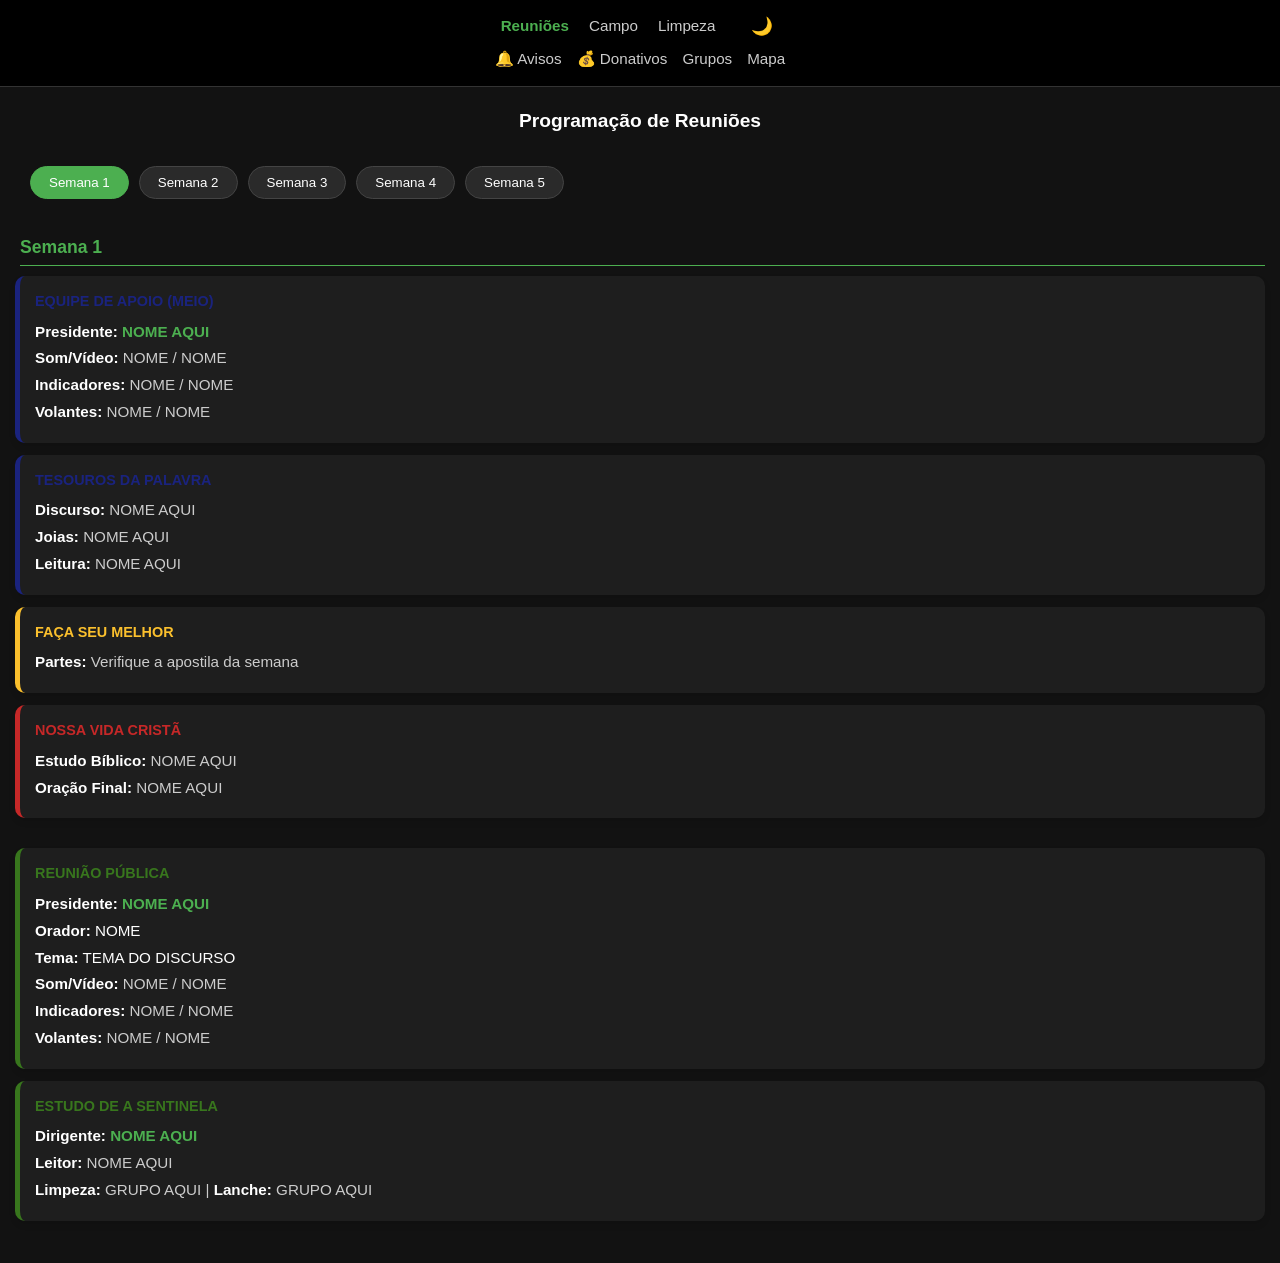
==== index.html @ bbac115f "Atualizando" ====
<!DOCTYPE html>
<html lang="pt-br">
<head>
    <meta charset="UTF-8">
    <meta name="viewport" content="width=device-width, initial-scale=1.0, maximum-scale=1.0, user-scalable=no">
    <title>Programação de Reuniões</title>
    <link rel="stylesheet" href="index.css">
    <script src="Reunioes/script.js" defer></script>
</head>
<body class="pagina-reunioes">

<header class="topbar">
    <div class="menu-principal">
        <a class="ativo" href="#">Reuniões</a>
        <a href="../Campo/campo.html">Campo</a>
        <a href="../Limpeza/limpeza.html">Limpeza</a>
        <button id="btn-dark" onclick="toggleDarkMode()" style="background:none; border:none; cursor:pointer; font-size:1.1rem; margin-left:10px;">🌙</button>
    </div>
    <div class="submenu">
        <a href="javascript:void(0)" onclick="abrirEventos()">🔔 Avisos</a>
        <a href="javascript:void(0)" onclick="abrirDonativos()">💰 Donativos</a>
        <a href="../Grupos/grupos.html">Grupos</a>
        <a href="..\Mapas/mapa.html">Mapa</a>
    </div>
</header>

<div class="reunioes-container">
    <h1 class="titulo-pagina" style="text-align: center; font-size: 1.2rem; margin: 20px 0;">Programação de Reuniões</h1>

    <div class="seletor-semana" style="display: flex; overflow-x: auto; gap: 10px; padding-bottom: 15px; margin-bottom: 20px;">
        <button class="btn-semana ativo" onclick="trocarSemana(1, this)">Semana 1</button>
        <button class="btn-semana" onclick="trocarSemana(2, this)">Semana 2</button>
        <button class="btn-semana" onclick="trocarSemana(3, this)">Semana 3</button>
        <button class="btn-semana" onclick="trocarSemana(4, this)">Semana 4</button>
        <button class="btn-semana" onclick="trocarSemana(5, this)">Semana 5</button>
    </div>

  <div class="semana-bloco ativa" id="semana1">
    <h2 class="data-destaque">Semana 1</h2>
  <div class="item-reuniao" style="border-left-color: #1a237e;">
        <div class="titulo" style="color: #1a237e;">EQUIPE DE APOIO (MEIO)</div>
        <div class="detalhes"><b>Presidente:</b> <span class="pessoa">NOME AQUI</span></div>
        <div class="detalhes"><b>Som/Vídeo:</b> NOME / NOME</div>
        <div class="detalhes"><b>Indicadores:</b> NOME / NOME</div>
        <div class="detalhes"><b>Volantes:</b> NOME / NOME</div>
    </div>

    <div class="item-reuniao" style="border-left-color: #1a237e;">
        <div class="titulo" style="color: #1a237e;">TESOUROS DA PALAVRA</div>
        <div class="detalhes"><b>Discurso:</b> NOME AQUI</div>
        <div class="detalhes"><b>Joias:</b> NOME AQUI</div>
        <div class="detalhes"><b>Leitura:</b> NOME AQUI</div>
    </div>

    <div class="item-reuniao" style="border-left-color: #fbc02d;">
        <div class="titulo" style="color: #fbc02d;">FAÇA SEU MELHOR</div>
        <div class="detalhes"><b>Partes:</b> Verifique a apostila da semana</div>
    </div>

    <div class="item-reuniao" style="border-left-color: #c62828;">
        <div class="titulo" style="color: #c62828;">NOSSA VIDA CRISTÃ</div>
        <div class="detalhes"><b>Estudo Bíblico:</b> NOME AQUI</div>
        <div class="detalhes"><b>Oração Final:</b> NOME AQUI</div>
    </div>

  <div class="item-reuniao" style="border-left-color: #38761d; margin-top: 30px;">
        <div class="titulo" style="color: #38761d;">REUNIÃO PÚBLICA</div>
        <div class="detalhes"><b>Presidente:</b> <span class="pessoa">NOME AQUI</span></div>
        <div class="detalhes"><b>Orador:</b> <span style="color: #fff;">NOME</span></div>
        <div class="detalhes"><b>Tema:</b> <span style="color: #fff;">TEMA DO DISCURSO</span></div>
        <div class="detalhes"><b>Som/Vídeo:</b> NOME / NOME</div>
        <div class="detalhes"><b>Indicadores:</b> NOME / NOME</div>
        <div class="detalhes"><b>Volantes:</b> NOME / NOME</div>
    </div>

    <div class="item-reuniao" style="border-left-color: #38761d;">
        <div class="titulo" style="color: #38761d;">ESTUDO DE A SENTINELA</div>
        <div class="detalhes"><b>Dirigente:</b> <span class="pessoa">NOME AQUI</span></div>
        <div class="detalhes"><b>Leitor:</b> NOME AQUI</div>
        <div class="detalhes"><b>Limpeza:</b> GRUPO AQUI | <b>Lanche:</b> GRUPO AQUI</div>
    </div>
</div>

<div class="semana-bloco" id="semana2" style="display:none;">
    <h2 class="data-destaque">Semana 2</h2>
    
    <div class="item-reuniao" style="border-left-color: #1a237e;">
        <div class="titulo" style="color: #1a237e;">EQUIPE DE APOIO (MEIO)</div>
        <div class="detalhes"><b>Presidente:</b> <span class="pessoa">NOME AQUI</span></div>
        <div class="detalhes"><b>Som/Vídeo:</b> NOME / NOME</div>
        <div class="detalhes"><b>Indicadores:</b> NOME / NOME</div>
        <div class="detalhes"><b>Volantes:</b> NOME / NOME</div>
    </div>

    <div class="item-reuniao" style="border-left-color: #1a237e;">
        <div class="titulo" style="color: #1a237e;">TESOUROS DA PALAVRA</div>
        <div class="detalhes"><b>Discurso:</b> NOME AQUI</div>
        <div class="detalhes"><b>Joias:</b> NOME AQUI</div>
        <div class="detalhes"><b>Leitura:</b> NOME AQUI</div>
    </div>

    <div class="item-reuniao" style="border-left-color: #fbc02d;">
        <div class="titulo" style="color: #fbc02d;">FAÇA SEU MELHOR</div>
        <div class="detalhes"><b>Partes:</b> Verifique a apostila da semana</div>
    </div>

    <div class="item-reuniao" style="border-left-color: #c62828;">
        <div class="titulo" style="color: #c62828;">NOSSA VIDA CRISTÃ</div>
        <div class="detalhes"><b>Estudo Bíblico:</b> NOME AQUI</div>
        <div class="detalhes"><b>Oração Final:</b> NOME AQUI</div>
    </div>

  <div class="item-reuniao" style="border-left-color: #38761d; margin-top: 30px;">
        <div class="titulo" style="color: #38761d;">REUNIÃO PÚBLICA</div>
        <div class="detalhes"><b>Presidente:</b> <span class="pessoa">NOME AQUI</span></div>
        <div class="detalhes"><b>Orador:</b> <span style="color: #fff;">NOME</span></div>
        <div class="detalhes"><b>Tema:</b> <span style="color: #fff;">TEMA DO DISCURSO</span></div>
        <div class="detalhes"><b>Som/Vídeo:</b> NOME / NOME</div>
        <div class="detalhes"><b>Indicadores:</b> NOME / NOME</div>
        <div class="detalhes"><b>Volantes:</b> NOME / NOME</div>
    </div>

    <div class="item-reuniao" style="border-left-color: #38761d;">
        <div class="titulo" style="color: #38761d;">ESTUDO DE A SENTINELA</div>
        <div class="detalhes"><b>Dirigente:</b> <span class="pessoa">NOME AQUI</span></div>
        <div class="detalhes"><b>Leitor:</b> NOME AQUI</div>
        <div class="detalhes"><b>Limpeza:</b> GRUPO AQUI | <b>Lanche:</b> GRUPO AQUI</div>
    </div>
</div>
    

    <div class="semana-bloco" id="semana3" style="display:none;">
    <h2 class="data-destaque">Semana 3</h2>
    
    <div class="item-reuniao" style="border-left-color: #1a237e;">
        <div class="titulo" style="color: #1a237e;">EQUIPE DE APOIO (MEIO)</div>
        <div class="detalhes"><b>Presidente:</b> <span class="pessoa">NOME AQUI</span></div>
        <div class="detalhes"><b>Som/Vídeo:</b> NOME / NOME</div>
        <div class="detalhes"><b>Indicadores:</b> NOME / NOME</div>
        <div class="detalhes"><b>Volantes:</b> NOME / NOME</div>
    </div>

    <div class="item-reuniao" style="border-left-color: #1a237e;">
        <div class="titulo" style="color: #1a237e;">TESOUROS DA PALAVRA</div>
        <div class="detalhes"><b>Discurso:</b> NOME AQUI</div>
        <div class="detalhes"><b>Joias:</b> NOME AQUI</div>
        <div class="detalhes"><b>Leitura:</b> NOME AQUI</div>
    </div>

    <div class="item-reuniao" style="border-left-color: #fbc02d;">
        <div class="titulo" style="color: #fbc02d;">FAÇA SEU MELHOR</div>
        <div class="detalhes"><b>Partes:</b> Verifique a apostila da semana</div>
    </div>

    <div class="item-reuniao" style="border-left-color: #c62828;">
        <div class="titulo" style="color: #c62828;">NOSSA VIDA CRISTÃ</div>
        <div class="detalhes"><b>Estudo Bíblico:</b> NOME AQUI</div>
        <div class="detalhes"><b>Oração Final:</b> NOME AQUI</div>
    </div>

      <div class="item-reuniao" style="border-left-color: #38761d; margin-top: 30px;">
        <div class="titulo" style="color: #38761d;">REUNIÃO PÚBLICA</div>
        <div class="detalhes"><b>Presidente:</b> <span class="pessoa">NOME AQUI</span></div>
        <div class="detalhes"><b>Orador:</b> <span style="color: #fff;">NOME</span></div>
        <div class="detalhes"><b>Tema:</b> <span style="color: #fff;">TEMA DO DISCURSO</span></div>
        <div class="detalhes"><b>Som/Vídeo:</b> NOME / NOME</div>
        <div class="detalhes"><b>Indicadores:</b> NOME / NOME</div>
        <div class="detalhes"><b>Volantes:</b> NOME / NOME</div>
    </div>

    <div class="item-reuniao" style="border-left-color: #38761d;">
        <div class="titulo" style="color: #38761d;">ESTUDO DE A SENTINELA</div>
        <div class="detalhes"><b>Dirigente:</b> <span class="pessoa">NOME AQUI</span></div>
        <div class="detalhes"><b>Leitor:</b> NOME AQUI</div>
        <div class="detalhes"><b>Limpeza:</b> GRUPO AQUI | <b>Lanche:</b> GRUPO AQUI</div>
    </div>
</div>

   <div class="semana-bloco" id="semana4" style="display:none;">
    <h2 class="data-destaque">Semana 4</h2>
    
    <div class="item-reuniao" style="border-left-color: #1a237e;">
        <div class="titulo" style="color: #1a237e;">EQUIPE DE APOIO (MEIO)</div>
        <div class="detalhes"><b>Presidente:</b> <span class="pessoa">NOME AQUI</span></div>
        <div class="detalhes"><b>Som/Vídeo:</b> NOME / NOME</div>
        <div class="detalhes"><b>Indicadores:</b> NOME / NOME</div>
        <div class="detalhes"><b>Volantes:</b> NOME / NOME</div>
    </div>

    <div class="item-reuniao" style="border-left-color: #1a237e;">
        <div class="titulo" style="color: #1a237e;">TESOUROS DA PALAVRA</div>
        <div class="detalhes"><b>Discurso:</b> NOME AQUI</div>
        <div class="detalhes"><b>Joias:</b> NOME AQUI</div>
        <div class="detalhes"><b>Leitura:</b> NOME AQUI</div>
    </div>

    <div class="item-reuniao" style="border-left-color: #fbc02d;">
        <div class="titulo" style="color: #fbc02d;">FAÇA SEU MELHOR</div>
        <div class="detalhes"><b>Partes:</b> Verifique a apostila da semana</div>
    </div>

    <div class="item-reuniao" style="border-left-color: #c62828;">
        <div class="titulo" style="color: #c62828;">NOSSA VIDA CRISTÃ</div>
        <div class="detalhes"><b>Estudo Bíblico:</b> NOME AQUI</div>
        <div class="detalhes"><b>Oração Final:</b> NOME AQUI</div>
    </div>

  <div class="item-reuniao" style="border-left-color: #38761d; margin-top: 30px;">
        <div class="titulo" style="color: #38761d;">REUNIÃO PÚBLICA</div>
        <div class="detalhes"><b>Presidente:</b> <span class="pessoa">NOME AQUI</span></div>
        <div class="detalhes"><b>Orador:</b> <span style="color: #fff;">NOME</span></div>
        <div class="detalhes"><b>Tema:</b> <span style="color: #fff;">TEMA DO DISCURSO</span></div>
        <div class="detalhes"><b>Som/Vídeo:</b> NOME / NOME</div>
        <div class="detalhes"><b>Indicadores:</b> NOME / NOME</div>
        <div class="detalhes"><b>Volantes:</b> NOME / NOME</div>
    </div>

    <div class="item-reuniao" style="border-left-color: #38761d;">
        <div class="titulo" style="color: #38761d;">ESTUDO DE A SENTINELA</div>
        <div class="detalhes"><b>Dirigente:</b> <span class="pessoa">NOME AQUI</span></div>
        <div class="detalhes"><b>Leitor:</b> NOME AQUI</div>
        <div class="detalhes"><b>Limpeza:</b> GRUPO AQUI | <b>Lanche:</b> GRUPO AQUI</div>
    </div>
</div>

   <div class="semana-bloco" id="semana5" style="display:none;">
    <h2 class="data-destaque">Semana 5</h2>
    
    <div class="item-reuniao" style="border-left-color: #1a237e;">
        <div class="titulo" style="color: #1a237e;">EQUIPE DE APOIO (MEIO)</div>
        <div class="detalhes"><b>Presidente:</b> <span class="pessoa">NOME AQUI</span></div>
        <div class="detalhes"><b>Som/Vídeo:</b> NOME / NOME</div>
        <div class="detalhes"><b>Indicadores:</b> NOME / NOME</div>
        <div class="detalhes"><b>Volantes:</b> NOME / NOME</div>
    </div>

    <div class="item-reuniao" style="border-left-color: #1a237e;">
        <div class="titulo" style="color: #1a237e;">TESOUROS DA PALAVRA</div>
        <div class="detalhes"><b>Discurso:</b> NOME AQUI</div>
        <div class="detalhes"><b>Joias:</b> NOME AQUI</div>
        <div class="detalhes"><b>Leitura:</b> NOME AQUI</div>
    </div>

    <div class="item-reuniao" style="border-left-color: #fbc02d;">
        <div class="titulo" style="color: #fbc02d;">FAÇA SEU MELHOR</div>
        <div class="detalhes"><b>Partes:</b> Verifique a apostila da semana</div>
    </div>

    <div class="item-reuniao" style="border-left-color: #c62828;">
        <div class="titulo" style="color: #c62828;">NOSSA VIDA CRISTÃ</div>
        <div class="detalhes"><b>Estudo Bíblico:</b> NOME AQUI</div>
        <div class="detalhes"><b>Oração Final:</b> NOME AQUI</div>
    </div>

    <div class="item-reuniao" style="border-left-color: #38761d; margin-top: 30px;">
        <div class="titulo" style="color: #38761d;">REUNIÃO PÚBLICA</div>
        <div class="detalhes"><b>Presidente:</b> <span class="pessoa">NOME AQUI</span></div>
        <div class="detalhes"><b>Orador:</b> <span style="color: #fff;">NOME</span></div>
        <div class="detalhes"><b>Tema:</b> <span style="color: #fff;">TEMA DO DISCURSO</span></div>
        <div class="detalhes"><b>Som/Vídeo:</b> NOME / NOME</div>
        <div class="detalhes"><b>Indicadores:</b> NOME / NOME</div>
        <div class="detalhes"><b>Volantes:</b> NOME / NOME</div>
    </div>

    <div class="item-reuniao" style="border-left-color: #38761d;">
        <div class="titulo" style="color: #38761d;">ESTUDO DE A SENTINELA</div>
        <div class="detalhes"><b>Dirigente:</b> <span class="pessoa">NOME AQUI</span></div>
        <div class="detalhes"><b>Leitor:</b> NOME AQUI</div>
        <div class="detalhes"><b>Limpeza:</b> GRUPO AQUI | <b>Lanche:</b> GRUPO AQUI</div>
    </div>
</div>

<div id="modal-info" class="modal" onclick="fecharModal()">
    <div class="modal-content" onclick="event.stopPropagation()">
        <h2 id="modal-titulo" style="color:var(--primary); margin-top:0; font-size: 1.2rem;"></h2>
        <div id="modal-corpo" style="margin: 20px 0;"></div>
        <button onclick="fecharModal()" class="btn-fechar">FECHAR</button>
    </div>
</div>

<script src="script.js"></script>
</body>
</html>
---- index.css ----
/* --- ESTILO GERAL E VARIÁVEIS --- */
:root {
    --bg: #121212;
    --card-bg: #1e1e1e;
    --text-principal: #ffffff;
    --text-secundario: #cccccc; /* Cinza claro para leitura no escuro */
    --primary: #4caf50; /* Verde mais vivo para contraste no Dark Mode */
    --accent-blue: #1a237e;
    --accent-yellow: #fbc02d;
    --accent-red: #c62828;
}

/* --- CORES PARA MODO CLARO --- */
body.light-mode {
    --bg: #ffffff;
    --card-bg: #f9f9f9;
    --text-principal: #1a1a1a;
    --text-secundario: #333333;
    --primary: #2d5a16;
}

body {
    background-color: var(--bg);
    color: var(--text-principal);
    margin: 0;
    font-family: -apple-system, BlinkMacSystemFont, "Segoe UI", Roboto, sans-serif;
    line-height: 1.5;
    transition: background-color 0.3s, color 0.3s;
}

/* --- TOPBAR --- */
.topbar {
    background: #000000;
    padding: 15px 10px;
    text-align: center;
    position: sticky;
    top: 0;
    z-index: 1000;
    border-bottom: 1px solid #333;
}

body.light-mode .topbar {
    background: #f0f0f0;
    border-bottom: 1px solid #ccc;
}

.menu-principal {
    display: flex;
    justify-content: center;
    align-items: center;
    gap: 20px;
    margin-bottom: 10px;
}

.topbar a {
    color: var(--text-secundario);
    text-decoration: none;
    font-size: 0.95rem;
}

.topbar a.ativo {
    color: #4caf50;
    font-weight: bold;
}

body.light-mode .topbar a.ativo {
    color: #000000;
}

.submenu {
    display: flex;
    justify-content: center;
    gap: 15px;
    font-size: 0.85rem;
}

/* --- SELETOR DE SEMANAS --- */
.seletor-semana {
    display: flex;
    overflow-x: auto;
    gap: 10px;
    padding: 10px 15px;
    scrollbar-width: none;
}

.seletor-semana::-webkit-scrollbar {
    display: none;
}

.btn-semana {
    padding: 8px 18px;
    border-radius: 20px;
    border: 1px solid #444;
    background: #2a2a2a;
    color: white;
    cursor: pointer;
    white-space: nowrap;
    transition: 0.2s;
}

.btn-semana.ativo {
    background-color: var(--primary);
    border-color: var(--primary);
    color: #fff;
}

/* --- CARTÕES DE REUNIÃO --- */
.reunioes-container {
    padding: 0 15px 30px 15px;
}

.data-destaque {
    font-size: 1.1rem;
    color: var(--primary);
    margin: 20px 0 10px 5px;
    border-bottom: 1px solid var(--primary);
    padding-bottom: 5px;
}

.item-reuniao {
    background: var(--card-bg);
    margin-bottom: 12px;
    padding: 15px;
    border-radius: 10px;
    border-left: 5px solid var(--primary);
    box-shadow: 0 4px 6px rgba(0,0,0,0.1);
}

body.light-mode .item-reuniao {
    border: 1px solid #e0e0e0;
    border-left: 5px solid var(--primary);
}

.item-reuniao .titulo {
    font-weight: bold;
    font-size: 0.9rem;
    margin-bottom: 8px;
    text-transform: uppercase;
}

.item-reuniao .detalhes {
    font-size: 0.95rem;
    margin-bottom: 4px;
    color: var(--text-secundario);
}

.item-reuniao b {
    color: var(--text-principal);
    font-weight: 600;
}

.pessoa {
    color: var(--primary);
    font-weight: bold;
}

/* --- ESTILO DO MODAL --- */
.modal {
    display: none; 
    position: fixed;
    z-index: 2000;
    left: 0;
    top: 0;
    width: 100%;
    height: 100%;
    background-color: rgba(0,0,0,0.85);
    backdrop-filter: blur(5px);
}

.modal-content {
    background-color: var(--card-bg);
    margin: 10% auto;
    padding: 20px;
    border-radius: 15px;
    width: 85%;
    max-width: 450px;
    position: relative;
    box-shadow: 0 10px 25px rgba(0,0,0,0.5);
    animation: zoomIn 0.3s ease;
    max-height: 85vh;
    overflow-y: auto;
    display: flex;
    flex-direction: column;
}

#modal-titulo {
    margin-top: 0 !important;
    padding-top: 0 !important;
    margin-bottom: 10px;
    color: var(--primary);
}

#modal-corpo {
    flex-grow: 1;
    overflow-y: auto;
    padding-top: 0 !important;
    margin-top: 0 !important;
    color: var(--text-principal);
}

.btn-fechar {
    width: 100%;
    margin-top: 15px;
    padding: 12px;
    background: var(--primary);
    color: #fff;
    border: none;
    border-radius: 8px;
    font-weight: bold;
    cursor: pointer;
    flex-shrink: 0;
}

@keyframes zoomIn {
    from { transform: scale(0.9); opacity: 0; }
    to { transform: scale(1); opacity: 1; }
}

/* --- RESPONSIVIDADE MOBILE --- */
@media (max-width: 600px) {
    .menu-principal {
        gap: 10px;
        flex-wrap: wrap;
    }

    .submenu {
        gap: 8px;
        font-size: 0.8rem;
    }

    .titulo-pagina {
        font-size: 1.1rem !important;
    }

    .reunioes-container {
        padding: 10px;
    }

    .item-reuniao {
        padding: 12px;
        border-left-width: 4px;
    }

    .modal-content {
        width: 90%;
        margin: 15% auto;
        padding: 15px;
    }

    .btn-fechar {
        padding: 15px;
        font-size: 1rem;
    }
}
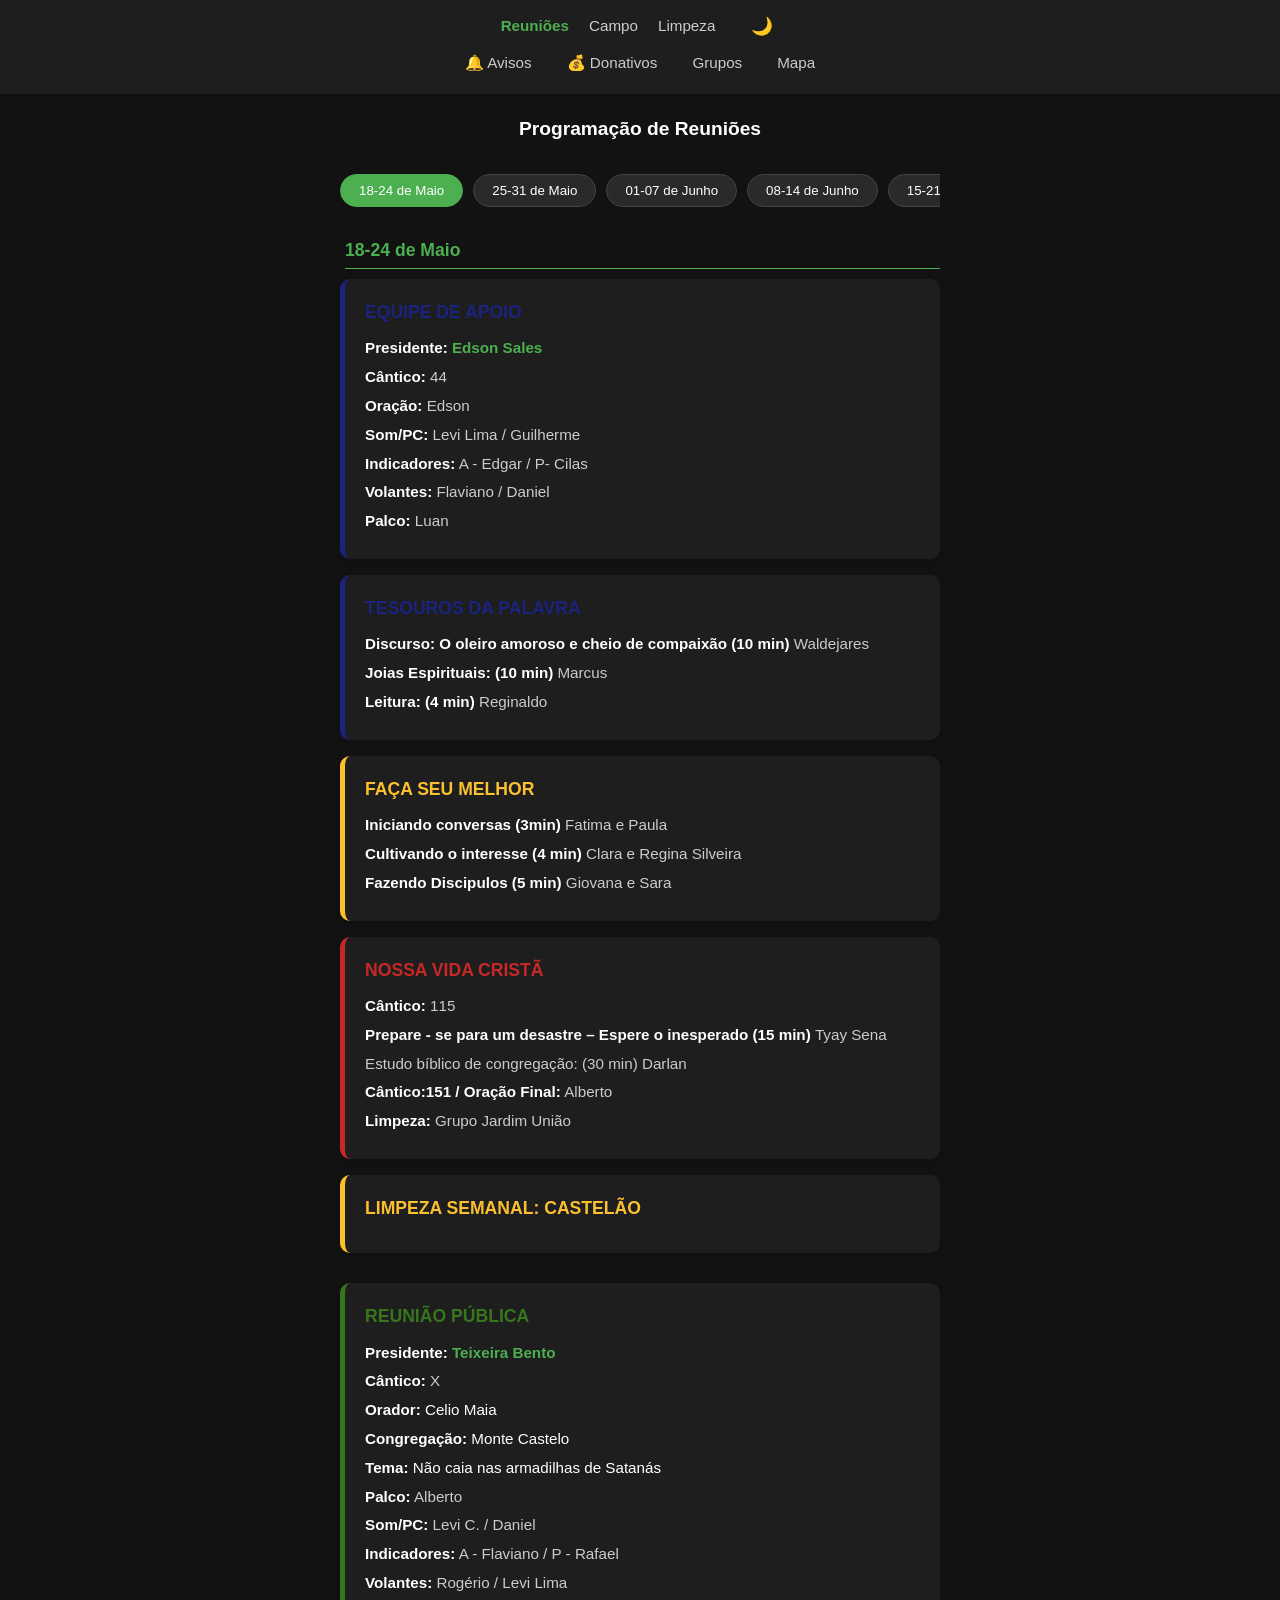
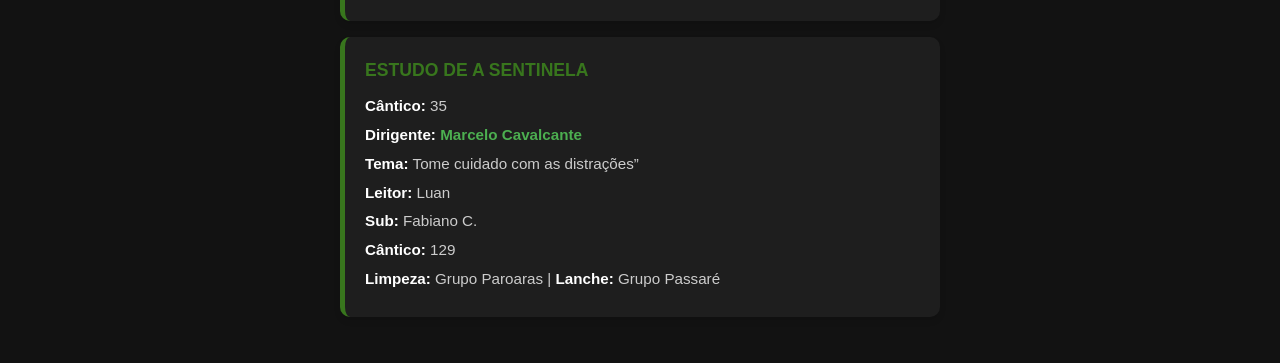
==== commit f38caf0e: "Atualizando as informações da Semana" ====
--- a/index.html
+++ b/index.html
@@ -27,248 +27,490 @@
 <div class="reunioes-container">
     <h1 class="titulo-pagina" style="text-align: center; font-size: 1.2rem; margin: 20px 0;">Programação de Reuniões</h1>
 
-    <div class="seletor-semana" style="display: flex; overflow-x: auto; gap: 10px; padding-bottom: 15px; margin-bottom: 20px;">
-        <button class="btn-semana ativo" onclick="trocarSemana(1, this)">Semana 1</button>
-        <button class="btn-semana" onclick="trocarSemana(2, this)">Semana 2</button>
-        <button class="btn-semana" onclick="trocarSemana(3, this)">Semana 3</button>
-        <button class="btn-semana" onclick="trocarSemana(4, this)">Semana 4</button>
-        <button class="btn-semana" onclick="trocarSemana(5, this)">Semana 5</button>
-    </div>
+    <div class="botoes-semana-wrapper">
+    <button class="btn-semana ativo" onclick="trocarSemana(1, this)">18-24 de Maio</button>
+    <button class="btn-semana" onclick="trocarSemana(2, this)">25-31 de Maio</button>
+    <button class="btn-semana" onclick="trocarSemana(3, this)">01-07 de Junho</button>
+    <button class="btn-semana" onclick="trocarSemana(4, this)">08-14 de Junho</button>
+    <button class="btn-semana" onclick="trocarSemana(5, this)">15-21 de Junho</button>
+    <button class="btn-semana" onclick="trocarSemana(6, this)">22-28 de Junho</button>
+    <button class="btn-semana" onclick="trocarSemana(7, this)">29 de maio a 05 de Julho</button>
+</div>
 
   <div class="semana-bloco ativa" id="semana1">
-    <h2 class="data-destaque">Semana 1</h2>
+    <h2 class="data-destaque"> 18-24 de Maio</h2>
   <div class="item-reuniao" style="border-left-color: #1a237e;">
-        <div class="titulo" style="color: #1a237e;">EQUIPE DE APOIO (MEIO)</div>
-        <div class="detalhes"><b>Presidente:</b> <span class="pessoa">NOME AQUI</span></div>
-        <div class="detalhes"><b>Som/Vídeo:</b> NOME / NOME</div>
-        <div class="detalhes"><b>Indicadores:</b> NOME / NOME</div>
-        <div class="detalhes"><b>Volantes:</b> NOME / NOME</div>
+        <div class="titulo" style="color: #1a237e;">EQUIPE DE APOIO </div>
+        <div class="detalhes"><b>Presidente:</b> <span class="pessoa">Edson Sales</span></div>
+        <div class="detalhes"><b>Cântico: </b> 44</div>
+        <div class="detalhes"><b>Oração: </b> Edson</div>
+        <div class="detalhes"><b>Som/PC:</b> Levi Lima / Guilherme</div>
+        <div class="detalhes"><b>Indicadores:</b> A - Edgar  / P- Cilas</div>
+        <div class="detalhes"><b>Volantes:</b> Flaviano / Daniel</div>
+        <div class="detalhes"><b>Palco:</b> Luan</div>
     </div>
 
     <div class="item-reuniao" style="border-left-color: #1a237e;">
         <div class="titulo" style="color: #1a237e;">TESOUROS DA PALAVRA</div>
-        <div class="detalhes"><b>Discurso:</b> NOME AQUI</div>
-        <div class="detalhes"><b>Joias:</b> NOME AQUI</div>
-        <div class="detalhes"><b>Leitura:</b> NOME AQUI</div>
-    </div>
-
-    <div class="item-reuniao" style="border-left-color: #fbc02d;">
-        <div class="titulo" style="color: #fbc02d;">FAÇA SEU MELHOR</div>
-        <div class="detalhes"><b>Partes:</b> Verifique a apostila da semana</div>
+        <div class="detalhes"><b>Discurso: O oleiro amoroso e cheio de compaixão     
+(10 min) </b> Waldejares</div>
+        <div class="detalhes"><b>Joias Espirituais: (10 min) </b> Marcus</div>
+        <div class="detalhes"><b>Leitura: (4 min)</b> Reginaldo</div>
+    </div>
+
+    <div class="item-reuniao" style="border-left-color: #fbc02d;">
+        <div class="titulo" style="color: #fbc02d;">FAÇA SEU MELHOR</div>
+        <div class="detalhes"><b>Iniciando conversas (3min) </b> Fatima e Paula</div>
+        <div class="detalhes"><b>Cultivando o interesse (4 min) </b> Clara e Regina 
+Silveira</div>
+        <div class="detalhes"><b>Fazendo Discipulos  (5 min) </b> Giovana e Sara</div>
     </div>
 
     <div class="item-reuniao" style="border-left-color: #c62828;">
         <div class="titulo" style="color: #c62828;">NOSSA VIDA CRISTÃ</div>
-        <div class="detalhes"><b>Estudo Bíblico:</b> NOME AQUI</div>
-        <div class="detalhes"><b>Oração Final:</b> NOME AQUI</div>
-    </div>
-
+        <div class="detalhes"><b>Cântico: </b> 115</div>
+        <div class="detalhes"><b>Prepare - se para um desastre – Espere o 
+inesperado  (15 min) </b> Tyay Sena</div>
+        <div class="detalhes"><b></b>Estudo bíblico de congregação: (30 min) </b> Darlan</div>
+        <div class="detalhes"><b>Cântico:151 / Oração Final:</b> Alberto</div>
+        <div class="detalhes"><b>Limpeza:</b> Grupo Jardim União</div>
+    </div>
+    <div class="item-reuniao" style="border-left-color: #fbc02d;">
+        <div class="titulo" style="color: #fbc02d;">Limpeza Semanal: Castelão</div>
+    </div>
   <div class="item-reuniao" style="border-left-color: #38761d; margin-top: 30px;">
         <div class="titulo" style="color: #38761d;">REUNIÃO PÚBLICA</div>
-        <div class="detalhes"><b>Presidente:</b> <span class="pessoa">NOME AQUI</span></div>
-        <div class="detalhes"><b>Orador:</b> <span style="color: #fff;">NOME</span></div>
-        <div class="detalhes"><b>Tema:</b> <span style="color: #fff;">TEMA DO DISCURSO</span></div>
-        <div class="detalhes"><b>Som/Vídeo:</b> NOME / NOME</div>
-        <div class="detalhes"><b>Indicadores:</b> NOME / NOME</div>
-        <div class="detalhes"><b>Volantes:</b> NOME / NOME</div>
+        <div class="detalhes"><b>Presidente:</b> <span class="pessoa"> Teixeira 
+Bento</span></div>
+        <div class="detalhes"><b>Cântico: </b> X</div>
+        <div class="detalhes"><b>Orador:</b> <span style="color: #fff;">Celio Maia</span></div>
+        <div class="detalhes"><b>Congregação:</b> <span style="color: #fff;">Monte Castelo</span></div>
+        <div class="detalhes"><b>Tema:</b> <span style="color: #fff;"> Não caia nas armadilhas de Satanás </span></div>
+        <div class="detalhes"><b>Palco:</b> Alberto</div>
+        <div class="detalhes"><b>Som/PC:</b> Levi C. / Daniel</div>
+        <div class="detalhes"><b>Indicadores:</b> A - Flaviano / P - Rafael</div>
+        <div class="detalhes"><b>Volantes:</b> Rogério / Levi Lima</div>
     </div>
 
     <div class="item-reuniao" style="border-left-color: #38761d;">
         <div class="titulo" style="color: #38761d;">ESTUDO DE A SENTINELA</div>
-        <div class="detalhes"><b>Dirigente:</b> <span class="pessoa">NOME AQUI</span></div>
-        <div class="detalhes"><b>Leitor:</b> NOME AQUI</div>
-        <div class="detalhes"><b>Limpeza:</b> GRUPO AQUI | <b>Lanche:</b> GRUPO AQUI</div>
+        <div class="detalhes"><b>Cântico: </b> 35</div>
+        <div class="detalhes"><b>Dirigente:</b> <span class="pessoa"> Marcelo Cavalcante</span></div>
+        <div class="detalhes"><b>Tema:</b> Tome cuidado com as distrações”</div>
+        <div class="detalhes"><b>Leitor:</b> Luan</div>
+        <div class="detalhes"><b>Sub:</b> Fabiano C.</div>
+        <div class="detalhes"><b>Cântico: </b> 129</div>
+        <div class="detalhes"><b>Limpeza:</b> Grupo Paroaras | <b>Lanche:</b> Grupo Passaré</div>
     </div>
 </div>
 
 <div class="semana-bloco" id="semana2" style="display:none;">
-    <h2 class="data-destaque">Semana 2</h2>
-    
-    <div class="item-reuniao" style="border-left-color: #1a237e;">
-        <div class="titulo" style="color: #1a237e;">EQUIPE DE APOIO (MEIO)</div>
-        <div class="detalhes"><b>Presidente:</b> <span class="pessoa">NOME AQUI</span></div>
-        <div class="detalhes"><b>Som/Vídeo:</b> NOME / NOME</div>
-        <div class="detalhes"><b>Indicadores:</b> NOME / NOME</div>
-        <div class="detalhes"><b>Volantes:</b> NOME / NOME</div>
+    <h2 class="data-destaque">28-31 de Maio</h2>
+    
+    <div class="item-reuniao" style="border-left-color: #1a237e;">
+        <div class="titulo" style="color: #1a237e;">EQUIPE DE APOIO </div>
+        <div class="detalhes"><b>Presidente:</b> <span class="pessoa"> Khallew</span></div>
+        <div class="detalhes"><b>Cântico: </b> 24</div>
+        <div class="detalhes"><b>Oração: </b> Khallew</div>
+        <div class="detalhes"><b>Som/PC:</b> Flaviano / Marcus</div>
+        <div class="detalhes"><b>Indicadores:</b> A - Alberto  / P- Fabiano C.</div>
+        <div class="detalhes"><b>Volantes:</b> Cilas / Luan</div>
+        <div class="detalhes"><b>Palco:</b> Daniel</div>
     </div>
 
     <div class="item-reuniao" style="border-left-color: #1a237e;">
         <div class="titulo" style="color: #1a237e;">TESOUROS DA PALAVRA</div>
-        <div class="detalhes"><b>Discurso:</b> NOME AQUI</div>
-        <div class="detalhes"><b>Joias:</b> NOME AQUI</div>
-        <div class="detalhes"><b>Leitura:</b> NOME AQUI</div>
-    </div>
-
-    <div class="item-reuniao" style="border-left-color: #fbc02d;">
-        <div class="titulo" style="color: #fbc02d;">FAÇA SEU MELHOR</div>
-        <div class="detalhes"><b>Partes:</b> Verifique a apostila da semana</div>
+        <div class="detalhes"><b>Discurso: Nós amamos nosso paraíso espiritual     
+(10 min) </b> Edson Sales</div>
+        <div class="detalhes"><b>Joias espirituais: (10 min) </b>  Edgar Mariano</div>
+        <div class="detalhes"><b>Leitura da Bíblia: (4 min)</b> Rafael</div>
+    </div>
+
+    <div class="item-reuniao" style="border-left-color: #fbc02d;">
+        <div class="titulo" style="color: #fbc02d;">FAÇA SEU MELHOR</div>
+        <div class="detalhes"><b>Iniciando conversas (3 min)</b> Elaina e Emily </div>
+        <div class="detalhes"><b>Iniciando conversas (2 min)</b> Luan e Daniel</div>
+        <div class="detalhes"><b>Iniciando conversas  (3 min)</b> Hermina e Juci</div>
+        <div class="detalhes"><b>Explicando suas crenças 
+(3min)</b> Wanessa e Maria José</div>
+        
     </div>
 
     <div class="item-reuniao" style="border-left-color: #c62828;">
-        <div class="titulo" style="color: #c62828;">NOSSA VIDA CRISTÃ</div>
-        <div class="detalhes"><b>Estudo Bíblico:</b> NOME AQUI</div>
-        <div class="detalhes"><b>Oração Final:</b> NOME AQUI</div>
-    </div>
-
+         <div class="titulo" style="color: #c62828;">NOSSA VIDA CRISTÃ</div>
+        <div class="detalhes"><b>Cântico: </b> 80</div>
+        <div class="detalhes"><b>Necessidades Locais (15 min) </b> Waldejares</div>
+        <div class="detalhes"><b>Primeiro discurso da visita 
+(30 min)</b></b> Superintendente 
+de circuito</div>
+        <div class="detalhes"><b>Cântico: 55 / Oração Final:</b> Waldejares</div>
+        <div class="detalhes"><b>Limpeza:</b> Grupo  Passaré</div>
+    </div>
+      <div class="item-reuniao" style="border-left-color: #fbc02d;">
+        <div class="titulo" style="color: #fbc02d;">Limpeza Semanal: Castelão</div>
+    </div>
   <div class="item-reuniao" style="border-left-color: #38761d; margin-top: 30px;">
-        <div class="titulo" style="color: #38761d;">REUNIÃO PÚBLICA</div>
-        <div class="detalhes"><b>Presidente:</b> <span class="pessoa">NOME AQUI</span></div>
-        <div class="detalhes"><b>Orador:</b> <span style="color: #fff;">NOME</span></div>
-        <div class="detalhes"><b>Tema:</b> <span style="color: #fff;">TEMA DO DISCURSO</span></div>
-        <div class="detalhes"><b>Som/Vídeo:</b> NOME / NOME</div>
-        <div class="detalhes"><b>Indicadores:</b> NOME / NOME</div>
-        <div class="detalhes"><b>Volantes:</b> NOME / NOME</div>
+             <div class="titulo" style="color: #38761d;">REUNIÃO PÚBLICA</div>
+        <div class="detalhes"><b>Presidente:</b> <span class="pessoa">  Allan 
+Medeiros</span></div>
+        <div class="detalhes"><b>Cântico: </b> X</div>
+        <div class="detalhes"><b>Orador:</b> <span style="color: #fff;"> Daniel Rodrigues de Souza</span></div>
+        <div class="detalhes"><b>Congregação:</b> <span style="color: #fff;"> Superintendente de Circuito</span></div>
+        <div class="detalhes"><b>Tema:</b> <span style="color: #fff;"> Você colherá vida eterna?</span></div>
+        <div class="detalhes"><b>Som/PC:</b> Edgar / Luan</div>
+        <div class="detalhes"><b>Indicadores:</b> A - Jou Wesley / P - Aljan</div>
+        <div class="detalhes"><b>Volantes:</b> Marcus / Guilherme</div>
+        <div class="detalhes"><b>Palco:</b> Cilas</div>
     </div>
 
     <div class="item-reuniao" style="border-left-color: #38761d;">
-        <div class="titulo" style="color: #38761d;">ESTUDO DE A SENTINELA</div>
-        <div class="detalhes"><b>Dirigente:</b> <span class="pessoa">NOME AQUI</span></div>
-        <div class="detalhes"><b>Leitor:</b> NOME AQUI</div>
-        <div class="detalhes"><b>Limpeza:</b> GRUPO AQUI | <b>Lanche:</b> GRUPO AQUI</div>
-    </div>
+       <div class="titulo" style="color: #38761d;">ESTUDO DE A SENTINELA</div>
+        <div class="detalhes"><b>Cântico: </b> 135</div>
+        <div class="detalhes"><b>Dirigente:</b> <span class="pessoa"> Marcelo Cavalcante</span></div>
+        <div class="detalhes"><b>Tema:</b> Mostre perspicácia e você “será bem – sucedido” 
 </div>
-    
-
-    <div class="semana-bloco" id="semana3" style="display:none;">
-    <h2 class="data-destaque">Semana 3</h2>
-    
-    <div class="item-reuniao" style="border-left-color: #1a237e;">
-        <div class="titulo" style="color: #1a237e;">EQUIPE DE APOIO (MEIO)</div>
-        <div class="detalhes"><b>Presidente:</b> <span class="pessoa">NOME AQUI</span></div>
-        <div class="detalhes"><b>Som/Vídeo:</b> NOME / NOME</div>
-        <div class="detalhes"><b>Indicadores:</b> NOME / NOME</div>
-        <div class="detalhes"><b>Volantes:</b> NOME / NOME</div>
-    </div>
-
-    <div class="item-reuniao" style="border-left-color: #1a237e;">
-        <div class="titulo" style="color: #1a237e;">TESOUROS DA PALAVRA</div>
-        <div class="detalhes"><b>Discurso:</b> NOME AQUI</div>
-        <div class="detalhes"><b>Joias:</b> NOME AQUI</div>
-        <div class="detalhes"><b>Leitura:</b> NOME AQUI</div>
-    </div>
-
-    <div class="item-reuniao" style="border-left-color: #fbc02d;">
-        <div class="titulo" style="color: #fbc02d;">FAÇA SEU MELHOR</div>
-        <div class="detalhes"><b>Partes:</b> Verifique a apostila da semana</div>
-    </div>
-
-    <div class="item-reuniao" style="border-left-color: #c62828;">
-        <div class="titulo" style="color: #c62828;">NOSSA VIDA CRISTÃ</div>
-        <div class="detalhes"><b>Estudo Bíblico:</b> NOME AQUI</div>
-        <div class="detalhes"><b>Oração Final:</b> NOME AQUI</div>
-    </div>
-
-      <div class="item-reuniao" style="border-left-color: #38761d; margin-top: 30px;">
-        <div class="titulo" style="color: #38761d;">REUNIÃO PÚBLICA</div>
-        <div class="detalhes"><b>Presidente:</b> <span class="pessoa">NOME AQUI</span></div>
-        <div class="detalhes"><b>Orador:</b> <span style="color: #fff;">NOME</span></div>
-        <div class="detalhes"><b>Tema:</b> <span style="color: #fff;">TEMA DO DISCURSO</span></div>
-        <div class="detalhes"><b>Som/Vídeo:</b> NOME / NOME</div>
-        <div class="detalhes"><b>Indicadores:</b> NOME / NOME</div>
-        <div class="detalhes"><b>Volantes:</b> NOME / NOME</div>
-    </div>
-
-    <div class="item-reuniao" style="border-left-color: #38761d;">
-        <div class="titulo" style="color: #38761d;">ESTUDO DE A SENTINELA</div>
-        <div class="detalhes"><b>Dirigente:</b> <span class="pessoa">NOME AQUI</span></div>
-        <div class="detalhes"><b>Leitor:</b> NOME AQUI</div>
-        <div class="detalhes"><b>Limpeza:</b> GRUPO AQUI | <b>Lanche:</b> GRUPO AQUI</div>
+        <div class="detalhes"><b>Leitor:</b> </div>
+        <div class="detalhes"><b>Sub:</b> </div>
+        <div class="detalhes"><b>Ultimo discurso da visita: </b> <span style="color: #fff;"> Daniel Rodrigues de Souza</span></div>
+        <div class="detalhes"><b>Cântico: </b> 42</div>
+        <div class="detalhes"><b>Limpeza:</b> Grupo  Marrocos | <b>Lanche:</b> </div>
     </div>
 </div>
+    
+
+<div class="semana-bloco" id="semana3" style="display:none;">
+
+    <h2 class="data-destaque">04 - 07 de Junho</h2>
+    
+    <div class="item-reuniao" style="border-left-color: #1a237e;">
+      <div class="titulo" style="color: #1a237e;">EQUIPE DE APOIO </div>
+        <div class="detalhes"><b>Presidente:</b> <span class="pessoa"> Teixeira – 
+B:Waldejares </span></div>
+        <div class="detalhes"><b>Cântico: </b> 84</div>
+        <div class="detalhes"><b>Oração: </b> Teixeira</div>
+        <div class="detalhes"><b>Som/PC:</b> Levi L./ Daniel </div>
+        <div class="detalhes"><b>Indicadores:</b> A - Rogério  / P- Nazareno </div>
+        <div class="detalhes"><b>Volantes:</b> Juan / Rafael </div>
+        <div class="detalhes"><b>Palco:</b>  Fabiano C</div>
+    </div>
+
+    <div class="item-reuniao" style="border-left-color: #1a237e;">
+      <div class="titulo" style="color: #1a237e;">TESOUROS DA PALAVRA</div>
+        <div class="detalhes"><b>Discurso: “Não tenha medo... Pois ‘eu estou com 
+você’” (10 min)</b> Marcus</div>
+        <div class="detalhes"><b>Joias espirituais: (10 min) </b> Tyay</div>
+        <div class="detalhes"><b>Leitura da Bíblia: (4 min)</b> Levi Cavalcante – 
+B: Pietro</div>
+    </div>
+
+    <div class="item-reuniao" style="border-left-color: #fbc02d;">
+        <div class="titulo" style="color: #fbc02d;">FAÇA SEU MELHOR</div>
+                <div class="detalhes"><b>Iniciando conversas (3 min)</b> Jessica e Lucia – B: 
+Alberto e Reginaldo</div>
+                <div class="detalhes"><b>Cultivando o interesse (4 min)</b> Beatriz Cordeiro e Sonia – 
+B: Levi lima e Guilherme</div>
+                <div class="detalhes"><b>Fazendo Discipulos (5 min)</b> Regina Lima e Raquel – 
+B: Meire e Fatima</div>  
+    </div>
+        <div class="item-reuniao" style="border-left-color: #c62828;">
+            <div class="titulo" style="color: #c62828;">NOSSA VIDA CRISTÃ</div>
+            <div class="detalhes"><b>Cântico: </b> 76</div>
+            <div class="detalhes"><b>Seja corajoso como Jeremias (6 min)</b> Khallew</div>
+            <div class="detalhes"><b>‘Faça uma defesa... com brandura e 
+profundo respeito’ (9 min)</b> Marcelo</div>
+            <div class="detalhes"><b></b>Estudo bíblico de congregação: (30 min)</b> Ivoney</div>
+            <div class="detalhes"><b>Cântico: 18 / Oração Final:</b> Jou Wesley</div>
+            <div class="detalhes"><b>Limpeza:</b> Grupo Parque Dois Irmãos</div>
+        </div>
+        <div class="item-reuniao" style="border-left-color: #fbc02d;">
+            <div class="titulo" style="color: #fbc02d;">Limpeza Semanal: Jardim União</div>
+        </div>
+        <div class="item-reuniao" style="border-left-color: #38761d;">
+                <div class="titulo" style="color: #38761d;">REUNIÃO PÚBLICA</div>
+                <div class="detalhes"><b>Presidente:</b> <span class="pessoa"> Waldejares Oliveira</span></div>
+                <div class="detalhes"><b>Cântico: </b> X</div>
+                <div class="detalhes"><b>Orador:</b> <span style="color: #fff;"> </span>Franc Marquilânio</div>
+                <div class="detalhes"><b>Congregação:</b> <span style="color: #fff;"> </span>Conj Palmeiras</div>
+                <div class="detalhes"><b>Tema:</b> <span style="color: #fff;"> </span> Será que Deus ainda está no controle?</div>
+                <div class="detalhes"><b>Som/PC:</b>  Marcus / Guilherme </div>
+                <div class="detalhes"><b>Indicadores:</b> A - Daniel / P - Juan </div>
+                <div class="detalhes"><b>Volantes:</b>  Levi C. / Alberto </div>
+                <div class="detalhes"><b>Palco:</b> Jou Wesley</div>
+        </div>
+        <div class="item-reuniao" style="border-left-color: #38761d;">
+            <div class="titulo" style="color: #38761d;">ESTUDO DE A SENTINELA</div>
+            <div class="detalhes"><b>Cântico: </b> 111</div>
+            <div class="detalhes"><b>Dirigente:</b> <span class="pessoa"> Marcelo Cavalcante</span></div>
+            <div class="detalhes"><b>Tema:</b>  Você pode ser feliz mesmo sendo odiado!</div>
+            <div class="detalhes"><b>Leitor:</b> Rogério</div>
+            <div class="detalhes"><b>Sub:</b> Levi L.</div>
+            <div class="detalhes"><b>Cântico: </b> 149</div>
+            <div class="detalhes"><b>Limpeza:</b> Grupo Jardim União   | <b>Lanche:</b> Parque Dois Irmãos</div>
+        </div>
+ </div>
 
    <div class="semana-bloco" id="semana4" style="display:none;">
-    <h2 class="data-destaque">Semana 4</h2>
-    
-    <div class="item-reuniao" style="border-left-color: #1a237e;">
-        <div class="titulo" style="color: #1a237e;">EQUIPE DE APOIO (MEIO)</div>
-        <div class="detalhes"><b>Presidente:</b> <span class="pessoa">NOME AQUI</span></div>
-        <div class="detalhes"><b>Som/Vídeo:</b> NOME / NOME</div>
-        <div class="detalhes"><b>Indicadores:</b> NOME / NOME</div>
-        <div class="detalhes"><b>Volantes:</b> NOME / NOME</div>
-    </div>
-
-    <div class="item-reuniao" style="border-left-color: #1a237e;">
-        <div class="titulo" style="color: #1a237e;">TESOUROS DA PALAVRA</div>
-        <div class="detalhes"><b>Discurso:</b> NOME AQUI</div>
-        <div class="detalhes"><b>Joias:</b> NOME AQUI</div>
-        <div class="detalhes"><b>Leitura:</b> NOME AQUI</div>
-    </div>
-
-    <div class="item-reuniao" style="border-left-color: #fbc02d;">
-        <div class="titulo" style="color: #fbc02d;">FAÇA SEU MELHOR</div>
-        <div class="detalhes"><b>Partes:</b> Verifique a apostila da semana</div>
-    </div>
-
-    <div class="item-reuniao" style="border-left-color: #c62828;">
-        <div class="titulo" style="color: #c62828;">NOSSA VIDA CRISTÃ</div>
-        <div class="detalhes"><b>Estudo Bíblico:</b> NOME AQUI</div>
-        <div class="detalhes"><b>Oração Final:</b> NOME AQUI</div>
-    </div>
-
-  <div class="item-reuniao" style="border-left-color: #38761d; margin-top: 30px;">
-        <div class="titulo" style="color: #38761d;">REUNIÃO PÚBLICA</div>
-        <div class="detalhes"><b>Presidente:</b> <span class="pessoa">NOME AQUI</span></div>
-        <div class="detalhes"><b>Orador:</b> <span style="color: #fff;">NOME</span></div>
-        <div class="detalhes"><b>Tema:</b> <span style="color: #fff;">TEMA DO DISCURSO</span></div>
-        <div class="detalhes"><b>Som/Vídeo:</b> NOME / NOME</div>
-        <div class="detalhes"><b>Indicadores:</b> NOME / NOME</div>
-        <div class="detalhes"><b>Volantes:</b> NOME / NOME</div>
-    </div>
-
-    <div class="item-reuniao" style="border-left-color: #38761d;">
-        <div class="titulo" style="color: #38761d;">ESTUDO DE A SENTINELA</div>
-        <div class="detalhes"><b>Dirigente:</b> <span class="pessoa">NOME AQUI</span></div>
-        <div class="detalhes"><b>Leitor:</b> NOME AQUI</div>
-        <div class="detalhes"><b>Limpeza:</b> GRUPO AQUI | <b>Lanche:</b> GRUPO AQUI</div>
-    </div>
-</div>
+    <h2 class="data-destaque">11-14 de Junho</h2>
+    
+     <div class="item-reuniao" style="border-left-color: #1a237e;">
+      <div class="titulo" style="color: #1a237e;">EQUIPE DE APOIO </div>
+        <div class="detalhes"><b>Presidente:</b> <span class="pessoa"> Ivoney</span></div>
+        <div class="detalhes"><b>Cântico: </b> </div>
+        <div class="detalhes"><b>Oração: </b> Ivoney</div>
+        <div class="detalhes"><b>Som/PC:</b> Flaviano / Rafael</div>
+        <div class="detalhes"><b>Indicadores:</b> A -  Juan / P- Ivoney </div>
+        <div class="detalhes"><b>Volantes:</b> Nazareno / Reginaldo </div>
+        <div class="detalhes"><b>Palco:</b> Levi C.</div>
+    </div>
+
+    <div class="item-reuniao" style="border-left-color: #1a237e;">
+      <div class="titulo" style="color: #1a237e;">TESOUROS DA PALAVRA</div>
+        <div class="detalhes"><b>Discurso: O que podemos aprender a doença 
+espiritual de Judá? (10 min) </b> Allan</div>
+        <div class="detalhes"><b>Joias espirituais: (10 min) </b>  Edson Sales</div>
+        <div class="detalhes"><b>Leitura da Bíblia: (4 min)</b> Fabiano Cordeiro</div>
+    </div>
+
+    <div class="item-reuniao" style="border-left-color: #fbc02d;">
+        <div class="titulo" style="color: #fbc02d;">FAÇA SEU MELHOR</div>
+                <div class="detalhes"><b>niciando conversas (2 min)</b> Edgar e Cilas</div>
+                <div class="detalhes"><b>Iniciando conversas (2 min)</b> Vitória e Emanuela</div>
+                <div class="detalhes"><b>Cultivando o interesse  (4 min)</b> Rafaela e Giovana </div>
+                <div class="detalhes"><b>Explicando suas crenças 
+        (3min)</b> Leticia e Clara</div>   
+    </div>
+        <div class="item-reuniao" style="border-left-color: #c62828;">
+            <div class="titulo" style="color: #c62828;">NOSSA VIDA CRISTÃ</div>
+            <div class="detalhes"><b>Cântico: </b> 60</div>
+            <div class="detalhes"><b>Proteja seu coração contra informações 
+falsas (8 min) </b>  Allan Medeiros</div>
+            <div class="detalhes"><b>Necessidades Locais (7min) </b> Khallew</div>
+            <div class="detalhes"><b>Estudo bíblico de congregação: (30 min)</b></b> Marcelo</div>
+            <div class="detalhes"><b>Cântico: 68 / Oração Final:</b> Marcus</div>
+            <div class="detalhes"><b>Limpeza:</b> Grupo  Paroaras</div>
+        </div>
+        <div class="item-reuniao" style="border-left-color: #fbc02d;">
+            <div class="titulo" style="color: #fbc02d;">Limpeza Semanal: Passaré</div>
+        </div>
+        <div class="item-reuniao" style="border-left-color: #38761d;">
+                <div class="titulo" style="color: #38761d;">REUNIÃO PÚBLICA</div>
+                <div class="detalhes"><b>Presidente:</b> <span class="pessoa">  Tyay Sena</span></div>
+                <div class="detalhes"><b>Cântico: </b> X</div>
+                <div class="detalhes"><b>Orador:</b> <span style="color: #fff;"></span> Bruno Lima</div>
+                <div class="detalhes"><b>Congregação:</b> <span style="color: #fff;"> </span> Planalto Maraponga</div>
+                <div class="detalhes"><b>Tema:</b> <span style="color: #fff;"> </span> Jeová é o “Grandioso Criador” </div>
+                <div class="detalhes"><b>Som/PC:</b> Daniel / Edgar </div>
+                <div class="detalhes"><b>Indicadores:</b> A - Flaviano / P - Rafael </div>
+                <div class="detalhes"><b>Volantes:</b>  Rogério / Levi L. </div>
+                <div class="detalhes"><b>Palco:</b> Guilherme</div>
+        </div>
+        <div class="item-reuniao" style="border-left-color: #38761d;">
+            <div class="titulo" style="color: #38761d;">ESTUDO DE A SENTINELA</div>
+            <div class="detalhes"><b>Cântico: </b> 8</div>
+            <div class="detalhes"><b>Dirigente:</b> <span class="pessoa"> Marcelo Cavalcante</span></div>
+            <div class="detalhes"><b>Tema:</b> O “Deus da Verdade” sempre cumpre o que promete</div>
+            <div class="detalhes"><b>Leitor:</b>  Marcus</div>
+            <div class="detalhes"><b>Sub:</b> Juan </div>
+            <div class="detalhes"><b>Cântico: </b> 2</div>
+            <div class="detalhes"><b>Limpeza: </b> Grupo Passaré  | <b>Lanche:</b> Jardim União</div>
+        </div>
+ </div>
 
    <div class="semana-bloco" id="semana5" style="display:none;">
-    <h2 class="data-destaque">Semana 5</h2>
-    
-    <div class="item-reuniao" style="border-left-color: #1a237e;">
-        <div class="titulo" style="color: #1a237e;">EQUIPE DE APOIO (MEIO)</div>
-        <div class="detalhes"><b>Presidente:</b> <span class="pessoa">NOME AQUI</span></div>
-        <div class="detalhes"><b>Som/Vídeo:</b> NOME / NOME</div>
-        <div class="detalhes"><b>Indicadores:</b> NOME / NOME</div>
-        <div class="detalhes"><b>Volantes:</b> NOME / NOME</div>
-    </div>
-
-    <div class="item-reuniao" style="border-left-color: #1a237e;">
-        <div class="titulo" style="color: #1a237e;">TESOUROS DA PALAVRA</div>
-        <div class="detalhes"><b>Discurso:</b> NOME AQUI</div>
-        <div class="detalhes"><b>Joias:</b> NOME AQUI</div>
-        <div class="detalhes"><b>Leitura:</b> NOME AQUI</div>
-    </div>
-
-    <div class="item-reuniao" style="border-left-color: #fbc02d;">
-        <div class="titulo" style="color: #fbc02d;">FAÇA SEU MELHOR</div>
-        <div class="detalhes"><b>Partes:</b> Verifique a apostila da semana</div>
-    </div>
-
-    <div class="item-reuniao" style="border-left-color: #c62828;">
-        <div class="titulo" style="color: #c62828;">NOSSA VIDA CRISTÃ</div>
-        <div class="detalhes"><b>Estudo Bíblico:</b> NOME AQUI</div>
-        <div class="detalhes"><b>Oração Final:</b> NOME AQUI</div>
-    </div>
-
-    <div class="item-reuniao" style="border-left-color: #38761d; margin-top: 30px;">
-        <div class="titulo" style="color: #38761d;">REUNIÃO PÚBLICA</div>
-        <div class="detalhes"><b>Presidente:</b> <span class="pessoa">NOME AQUI</span></div>
-        <div class="detalhes"><b>Orador:</b> <span style="color: #fff;">NOME</span></div>
-        <div class="detalhes"><b>Tema:</b> <span style="color: #fff;">TEMA DO DISCURSO</span></div>
-        <div class="detalhes"><b>Som/Vídeo:</b> NOME / NOME</div>
-        <div class="detalhes"><b>Indicadores:</b> NOME / NOME</div>
-        <div class="detalhes"><b>Volantes:</b> NOME / NOME</div>
-    </div>
-
-    <div class="item-reuniao" style="border-left-color: #38761d;">
-        <div class="titulo" style="color: #38761d;">ESTUDO DE A SENTINELA</div>
-        <div class="detalhes"><b>Dirigente:</b> <span class="pessoa">NOME AQUI</span></div>
-        <div class="detalhes"><b>Leitor:</b> NOME AQUI</div>
-        <div class="detalhes"><b>Limpeza:</b> GRUPO AQUI | <b>Lanche:</b> GRUPO AQUI</div>
-    </div>
-</div>
+    <h2 class="data-destaque">18-21 de Junho</h2>
+    
+      <div class="item-reuniao" style="border-left-color: #1a237e;">
+      <div class="titulo" style="color: #1a237e;">EQUIPE DE APOIO </div>
+        <div class="detalhes"><b>Presidente:</b> <span class="pessoa"> Darlan Brasil</span> </div>
+        <div class="detalhes"><b>Cântico: </b> 152</div>
+        <div class="detalhes"><b>Oração: </b> Darlan</div>
+        <div class="detalhes"><b>Som/PC:</b> Levi Cavalcante / Marcus </div>
+        <div class="detalhes"><b>Indicadores:</b> A - Fabiano / P - Alberto </div>
+        <div class="detalhes"><b>Volantes:</b> Cilas / Luan </div>
+        <div class="detalhes"><b>Palco:</b> Rogério </div>
+    </div>
+
+    <div class="item-reuniao" style="border-left-color: #1a237e;">
+      <div class="titulo" style="color: #1a237e;">TESOUROS DA PALAVRA</div>
+        <div class="detalhes"><b>Discurso: Eles tratavam o templo de Jeová com 
+desprezo (10 min) </b> Teixeira</div>
+        <div class="detalhes"><b>Joias espirituais: (10 min) </b> Waldejares</div>
+        <div class="detalhes"><b>Leitura da Bíblia: (4 min)</b> Juan</div>
+    </div>
+
+    <div class="item-reuniao" style="border-left-color: #fbc02d;">
+        <div class="titulo" style="color: #fbc02d;">FAÇA SEU MELHOR</div>
+                <div class="detalhes"><b>Iniciando conversas (3 min)</b>  Luzia e Neuvani</div>
+                <div class="detalhes"><b>Cultivando o interesse (4 min)</b> Mileia e Elaina</div>
+                <div class="detalhes"><b>Fazendo discípulos (5 min)</b>  Elane e Lucileide</div>
+    </div>
+        <div class="item-reuniao" style="border-left-color: #c62828;">
+            <div class="titulo" style="color: #c62828;">NOSSA VIDA CRISTÃ</div>
+            <div class="detalhes"><b>Cântico: </b> 91</div>
+            <div class="detalhes"><b>Como podemos mostrar que valorizamos 
+o nosso Salão do Reino  (5min) </b> Marcelo</div>
+            <div class="detalhes"><b>Como seus donativos são usados – 
+Manutenção de Salões do Reino (10min) </b> Ivoney</div>
+            <div class="detalhes"><b></b>Estudo bíblico de congregação: (30 min) </b> Tyay</div>
+            <div class="detalhes"><b>Cântico: 71 / Oração Final:</b> Levi C.</div>
+            <div class="detalhes"><b>Limpeza:</b> Grupo Marrocos</div>
+        </div>
+        <div class="item-reuniao" style="border-left-color: #fbc02d;">
+            <div class="titulo" style="color: #fbc02d;">Limpeza Semanal: Parque Dois Irmãos</div>
+        </div>
+        <div class="item-reuniao" style="border-left-color: #38761d;">
+                <div class="titulo" style="color: #38761d;">REUNIÃO PÚBLICA</div>
+                <div class="detalhes"><b>Presidente:</b> <span class="pessoa"> </span> Edson Sales</div>
+                <div class="detalhes"><b>Cântico: </b> X</div>
+                <div class="detalhes"><b>Orador:</b> <span style="color: #fff;"> </span> Ivoney Domingos</div>
+                <div class="detalhes"><b>Congregação:</b> <span style="color: #fff;"> </span> Jardim União</div>
+                <div class="detalhes"><b>Tema:</b> <span style="color: #fff;"> </span> Os olhos de Jeová estão em todo lugar</div>
+                <div class="detalhes"><b>Som/PC:</b> Levi L / Luan </div>
+                <div class="detalhes"><b>Indicadores:</b> A - Nazareno / P - Rogério </div>
+                <div class="detalhes"><b>Volantes:</b>  Jou Wesley / Marcus</div>
+                <div class="detalhes"><b>Palco:</b> Fabiano C.</div>
+        </div>
+        <div class="item-reuniao" style="border-left-color: #38761d;">
+            <div class="titulo" style="color: #38761d;">ESTUDO DE A SENTINELA</div>
+            <div class="detalhes"><b>Cântico: </b> 122</div>
+            <div class="detalhes"><b>Dirigente:</b> <span class="pessoa"> Marcelo Cavalcante</span></div>
+            <div class="detalhes"><b>Tema:</b>  Tenha o ponto de vista de Jeová sobre as 
+dificuldades</div>
+            <div class="detalhes"><b>Leitor:</b> Juan</div>
+            <div class="detalhes"><b>Sub:</b> Guilherme</div>
+            <div class="detalhes"><b>Cântico: </b> 150</div>
+            <div class="detalhes"><b>Limpeza: </b> Grupo Parque Dois Irmãos  | <b>Lanche:</b> Grupo Marrocos</div>
+        </div>
+ </div>
+
+    <div class="semana-bloco" id="semana6" style="display:none;">
+    <h2 class="data-destaque">25-28 de Junho</h2>
+    
+      <div class="item-reuniao" style="border-left-color: #1a237e;">
+      <div class="titulo" style="color: #1a237e;">EQUIPE DE APOIO </div>
+        <div class="detalhes"><b>Presidente:</b> <span class="pessoa"> Waldejares</span> </div>
+        <div class="detalhes"><b>Cântico: </b> 5</div>
+        <div class="detalhes"><b>Oração: </b> Waldejares</div>
+        <div class="detalhes"><b>Som/PC:</b> Guilherme / Rafael</div>
+        <div class="detalhes"><b>Indicadores:</b> A - Aljan  / P- Jou Wesley </div>
+        <div class="detalhes"><b>Volantes:</b> Levi Lima / Reginaldo </div>
+        <div class="detalhes"><b>Palco:</b> Nazareno </div>
+    </div>
+
+    <div class="item-reuniao" style="border-left-color: #1a237e;">
+      <div class="titulo" style="color: #1a237e;">TESOUROS DA PALAVRA</div>
+        <div class="detalhes"><b>Discurso: Do que você vai se orgulhar? (10 min)  </b> Edgar</div>
+        <div class="detalhes"><b>Joias espirituais: (10 min) </b>  Ivoney</div>
+        <div class="detalhes"><b>Leitura da Bíblia: (4 min)</b> Luan</div>
+    </div>
+
+    <div class="item-reuniao" style="border-left-color: #fbc02d;">
+        <div class="titulo" style="color: #fbc02d;">FAÇA SEU MELHOR</div>
+                <div class="detalhes"><b>Iniciando conversas (4 min)</b> Estrela e Vitória</div>
+                <div class="detalhes"><b>Iniciando conversas (4 min)</b> Marcus e Nazareno</div>
+                <div class="detalhes"><b>Fazendo discípulos (4 min)</b> Erica e Maria josé</div>  
+    </div>
+        <div class="item-reuniao" style="border-left-color: #c62828;">
+            <div class="titulo" style="color: #c62828;">NOSSA VIDA CRISTÃ</div>
+            <div class="detalhes"><b>Cântico: </b> 48</div>
+            <div class="detalhes"><b>Não seja enganado e consentre – se no 
+Reino  (15min) </b> Khallew</div>
+            <div class="detalhes"><b></b>Estudo bíblico de congregação: (30 min)</b> Allan</div>
+            <div class="detalhes"><b>Cântico: 58 / Oração Final:</b> Cilas</div>
+            <div class="detalhes"><b>Limpeza:</b> Grupo Jardim União</div>
+        </div>
+        <div class="item-reuniao" style="border-left-color: #fbc02d;">
+            <div class="titulo" style="color: #fbc02d;">Limpeza Semanal: Paroaras</div>
+        </div>
+        <div class="item-reuniao" style="border-left-color: #38761d;">
+                <div class="titulo" style="color: #38761d;">REUNIÃO PÚBLICA</div>
+                <div class="detalhes"><b>Presidente:</b> <span class="pessoa">  Darlan</span> </div>
+                <div class="detalhes"><b>Cântico: </b> X</div>
+                <div class="detalhes"><b>Orador:</b> <span style="color: #fff;"> </span> Edilson Barreto</div>
+                <div class="detalhes"><b>Congregação:</b> <span style="color: #fff;"> </span> Jockey Club</div>
+                <div class="detalhes"><b>Tema:</b> <span style="color: #fff;"> </span> Pais, vocês estão construindo com materiais à prova 
+de fogo?</div>
+                <div class="detalhes"><b>Som/PC:</b> Marcus / Edgar</div>
+                <div class="detalhes"><b>Indicadores:</b> A - Daniel / P - Juan </div>
+                <div class="detalhes"><b>Volantes:</b>  Nazareno / Flaviano </div>
+                <div class="detalhes"><b>Palco:</b> Cilas</div>
+        </div>
+        <div class="item-reuniao" style="border-left-color: #38761d;">
+            <div class="titulo" style="color: #38761d;">ESTUDO DE A SENTINELA</div>
+            <div class="detalhes"><b>Cântico: </b> 90</div>
+            <div class="detalhes"><b>Dirigente:</b> <span class="pessoa"> Marcelo Cavalcante</span></div>
+            <div class="detalhes"><b>Tema: </b>  Aprenda com “o Deus de todo o consolo”</div>
+            <div class="detalhes"><b>Leitor:</b> Guilherme</div>
+            <div class="detalhes"><b>Sub:</b> Rafael</div>
+            <div class="detalhes"><b>Cântico: </b> 130</div>
+            <div class="detalhes"><b>Limpeza:</b> Grupo Paroaras   | <b>Lanche:</b> Passaré</div>
+        </div>
+ </div>
+
+    <div class="semana-bloco" id="semana7" style="display:none;">
+    <h2 class="data-destaque">02-05 de Julho</h2>
+    
+      <div class="item-reuniao" style="border-left-color: #1a237e;">
+      <div class="titulo" style="color: #1a237e;">EQUIPE DE APOIO </div>
+        <div class="detalhes"><b>Presidente:</b> <span class="pessoa"> Tyay</span> </div>
+        <div class="detalhes"><b>Cântico: </b> 106</div>
+        <div class="detalhes"><b>Oração: </b> Tyay</div>
+        <div class="detalhes"><b>Som/PC:</b> Levi Cavalcante / Daniel </div>
+        <div class="detalhes"><b>Indicadores:</b> A - Alberto  / P - Flaviano </div>
+        <div class="detalhes"><b>Volantes:</b>  Edgar / Reginaldo </div>
+        <div class="detalhes"><b>Palco:</b> Marcus</div>
+    </div>
+
+    <div class="item-reuniao" style="border-left-color: #1a237e;">
+      <div class="titulo" style="color: #1a237e;">TESOUROS DA PALAVRA</div>
+        <div class="detalhes"><b>Discurso: Como “disputar uma corrida contra 
+cavalos” (10 min)  </b> Darlan</div>
+        <div class="detalhes"><b>Joias espirituais: (10 min) </b>  Khallew</div>
+        <div class="detalhes"><b>Leitura da Bíblia: (4 min)</b> Aljan</div>
+    </div>
+
+    <div class="item-reuniao" style="border-left-color: #fbc02d;">
+        <div class="titulo" style="color: #fbc02d;">FAÇA SEU MELHOR</div>
+                <div class="detalhes"><b>Iniciando conversas (3 min)</b>  Vania e Sueli</div>
+                <div class="detalhes"><b>Cultivando o interesse (4 min)</b> Juci e Gil</div>
+                <div class="detalhes"><b>Discurso (5 min))</b> Rafael</div>   
+    </div>
+        <div class="item-reuniao" style="border-left-color: #c62828;">
+            <div class="titulo" style="color: #c62828;">NOSSA VIDA CRISTÃ</div>
+            <div class="detalhes"><b>Cântico: </b> 109</div>
+            <div class="detalhes"><b>Necessidades Locais (15 min) </b> Marcelo</div>
+            <div class="detalhes"><b></b>Estudo bíblico de congregação: (30 min)</b> Waldejares</div>
+            <div class="detalhes"><b>Cântico: 28 / Oração Final:</b> Fabiano C. </div>
+            <div class="detalhes"><b>Limpeza:</b> Grupo Passaré</div>
+        </div>
+        <div class="item-reuniao" style="border-left-color: #fbc02d;">
+            <div class="titulo" style="color: #fbc02d;">Limpeza Semanal: Marrocos</div>
+        </div>
+        <div class="item-reuniao" style="border-left-color: #38761d;">
+                <div class="titulo" style="color: #38761d;">REUNIÃO PÚBLICA</div>
+                <div class="detalhes"><b>Presidente:</b> <span class="pessoa"> Ivoney 
+Queiroz</span>  </div>
+                <div class="detalhes"><b>Cântico: </b> X</div>
+                <div class="detalhes"><b>Orador:</b> <span style="color: #fff;"> </span> Leudo Almeida</div>
+                <div class="detalhes"><b>Congregação:</b> <span style="color: #fff;"> </span> Conj Palmeiras</div>
+                <div class="detalhes"><b>Tema:</b> <span style="color: #fff;"> </span>  Porque mostrar amor abnegado? </div>
+                <div class="detalhes"><b>Som/PC:</b> Levi Lima / Rafael </div>
+                <div class="detalhes"><b>Indicadores:</b> A - Edgar / P - Nazareno </div>
+                <div class="detalhes"><b>Volantes:</b>  Jou Wesley / Daniel </div>
+                <div class="detalhes"><b>Palco:</b> Juan</div>
+        </div>
+        <div class="item-reuniao" style="border-left-color: #38761d;">
+            <div class="titulo" style="color: #38761d;">ESTUDO DE A SENTINELA</div>
+            <div class="detalhes"><b>Cântico: </b> 131</div>
+            <div class="detalhes"><b>Dirigente:</b> <span class="pessoa"> Marcelo Cavalcante</span></div>
+            <div class="detalhes"><b>Tema:</b> Marido e esposa, continuem fortalecendo a amizade 
+entre vocês</div>
+            <div class="detalhes"><b>Leitor:</b> Cilas</div>
+            <div class="detalhes"><b>Sub:</b> Guilherme</div>
+            <div class="detalhes"><b>Cântico: </b> 132</div>
+            <div class="detalhes"><b>Limpeza:</b> Grupo Marrocos  | <b>Lanche:</b> Passaré </div>
+        </div>
+ </div>
 
 <div id="modal-info" class="modal" onclick="fecharModal()">
     <div class="modal-content" onclick="event.stopPropagation()">
@@ -278,6 +520,6 @@
     </div>
 </div>
 
-<script src="script.js"></script>
+<script src="/Reunioes/script.js"></script>
 </body>
 </html>
--- a/index.css
+++ b/index.css
@@ -28,15 +28,15 @@
     transition: background-color 0.3s, color 0.3s;
 }
 
-/* --- TOPBAR --- */
+/* --- TOPBAR CORRIGIDA PARA MODO CLARO --- */
 .topbar {
-    background: #000000;
+    background: var(--card-bg); /* Mudado de #000000 fixo para respeitar o tema */
     padding: 15px 10px;
     text-align: center;
     position: sticky;
     top: 0;
     z-index: 1000;
-    border-bottom: 1px solid #333;
+    border-bottom: 1px solid var(--bg); /* Mudado para usar variável dinâmica */
 }
 
 body.light-mode .topbar {
@@ -64,7 +64,7 @@
 }
 
 body.light-mode .topbar a.ativo {
-    color: #000000;
+    color: var(--text-principal);
 }
 
 .submenu {
@@ -72,6 +72,19 @@
     justify-content: center;
     gap: 15px;
     font-size: 0.85rem;
+}
+
+.submenu a {
+    color: var(--text-secundario);
+    text-decoration: none;
+    padding: 4px 10px;
+    border-radius: 20px;
+    transition: 0.2s;
+}
+
+.submenu a.ativo {
+    color: var(--primary);
+    border: 1px solid var(--primary);
 }
 
 /* --- SELETOR DE SEMANAS --- */
@@ -104,9 +117,20 @@
     color: #fff;
 }
 
-/* --- CARTÕES DE REUNIÃO --- */
-.reunioes-container {
+/* --- CARTÕES DE REUNIÃO E GRUPOS --- */
+.container, .reunioes-container {
+    max-width: 600px;
+    margin: 0 auto;
     padding: 0 15px 30px 15px;
+}
+
+.semana-titulo {
+    text-align: center;
+    color: var(--primary);
+    margin: 25px 0;
+    text-transform: uppercase;
+    font-weight: 800;
+    font-size: 1.4rem;
 }
 
 .data-destaque {
@@ -117,44 +141,65 @@
     padding-bottom: 5px;
 }
 
-.item-reuniao {
+.card, .item-reuniao {
     background: var(--card-bg);
-    margin-bottom: 12px;
-    padding: 15px;
+    margin-bottom: 16px;
+    padding: 20px;
     border-radius: 10px;
     border-left: 5px solid var(--primary);
     box-shadow: 0 4px 6px rgba(0,0,0,0.1);
-}
-
-body.light-mode .item-reuniao {
+    text-align: left;
+}
+
+body.light-mode .card, body.light-mode .item-reuniao {
     border: 1px solid #e0e0e0;
     border-left: 5px solid var(--primary);
 }
 
-.item-reuniao .titulo {
+.titulo-grupo-interno, .item-reuniao .titulo {
     font-weight: bold;
-    font-size: 0.9rem;
-    margin-bottom: 8px;
+    font-size: 1.1rem;
+    margin-bottom: 12px;
     text-transform: uppercase;
-}
-
-.item-reuniao .detalhes {
+    color: var(--primary);
+    margin-top: 0;
+}
+
+.info-responsavel, .item-reuniao .detalhes {
     font-size: 0.95rem;
-    margin-bottom: 4px;
+    margin-bottom: 6px;
     color: var(--text-secundario);
 }
 
-.item-reuniao b {
+.item-reuniao b, .info-responsavel b {
     color: var(--text-principal);
     font-weight: 600;
 }
 
+.label-membros {
+    background: rgba(76, 175, 80, 0.15);
+    color: var(--primary);
+    padding: 4px 10px;
+    border-radius: 5px;
+    font-size: 0.75rem;
+    font-weight: bold;
+    display: inline-block;
+    margin: 12px 0 6px 0;
+}
+
+.lista-membros {
+    font-size: 0.95rem;
+    line-height: 1.6;
+    color: var(--text-secundario);
+    margin: 0;
+}
+
 .pessoa {
     color: var(--primary);
     font-weight: bold;
 }
 
-/* --- ESTILO DO MODAL --- */
+/* --- ESTILO DO MODAL CENTRALIZADO --- */
 .modal {
     display: none; 
     position: fixed;
@@ -165,15 +210,18 @@
     height: 100%;
     background-color: rgba(0,0,0,0.85);
     backdrop-filter: blur(5px);
-}
-
-.modal-content {
+    justify-content: center; /* Centralização horizontal para o JS flex */
+    align-items: center;     /* Centralização vertical para o JS flex */
+    padding: 20px;
+    box-sizing: border-box;
+}
+
+.modal-conteudo, .modal-content {
     background-color: var(--card-bg);
-    margin: 10% auto;
-    padding: 20px;
+    padding: 25px;
     border-radius: 15px;
-    width: 85%;
-    max-width: 450px;
+    width: 100%;
+    max-width: 420px;
     position: relative;
     box-shadow: 0 10px 25px rgba(0,0,0,0.5);
     animation: zoomIn 0.3s ease;
@@ -181,13 +229,15 @@
     overflow-y: auto;
     display: flex;
     flex-direction: column;
+    box-sizing: border-box;
 }
 
 #modal-titulo {
     margin-top: 0 !important;
     padding-top: 0 !important;
-    margin-bottom: 10px;
-    color: var(--primary);
+    margin-bottom: 12px;
+    color: var(--primary);
+    text-align: center;
 }
 
 #modal-corpo {
@@ -198,19 +248,6 @@
     color: var(--text-principal);
 }
 
-.btn-fechar {
-    width: 100%;
-    margin-top: 15px;
-    padding: 12px;
-    background: var(--primary);
-    color: #fff;
-    border: none;
-    border-radius: 8px;
-    font-weight: bold;
-    cursor: pointer;
-    flex-shrink: 0;
-}
-
 @keyframes zoomIn {
     from { transform: scale(0.9); opacity: 0; }
     to { transform: scale(1); opacity: 1; }
@@ -219,36 +256,63 @@
 /* --- RESPONSIVIDADE MOBILE --- */
 @media (max-width: 600px) {
     .menu-principal {
-        gap: 10px;
+        gap: 12px;
         flex-wrap: wrap;
     }
 
     .submenu {
-        gap: 8px;
+        gap: 6px;
         font-size: 0.8rem;
-    }
-
-    .titulo-pagina {
-        font-size: 1.1rem !important;
-    }
-
-    .reunioes-container {
+        overflow-x: auto;
+        white-space: nowrap;
+        padding: 5px 0;
+    }
+
+    .titulo-pagina, .semana-titulo {
+        font-size: 1.2rem !important;
+    }
+
+    .container, .reunioes-container {
         padding: 10px;
     }
 
-    .item-reuniao {
-        padding: 12px;
+    .card, .item-reuniao {
+        padding: 15px;
         border-left-width: 4px;
     }
 
-    .modal-content {
-        width: 90%;
-        margin: 15% auto;
-        padding: 15px;
+    .modal-conteudo, .modal-content {
+        width: 100%;
+        padding: 20px;
     }
 
     .btn-fechar {
-        padding: 15px;
+        padding: 14px;
         font-size: 1rem;
     }
+}
+
+/* Contêiner que permite o arrastar/scroll horizontal dos botões */
+.botoes-semana-wrapper {
+    display: flex;
+    gap: 10px;
+    overflow-x: auto;          /* Ativa o scroll horizontal quando faltar espaço */
+    white-space: nowrap;       /* Garante que os botões fiquem todos na mesma linha */
+    padding: 10px 20px;
+    scroll-behavior: smooth;   /* Suaviza o movimento ao rolar */
+    
+    /* Melhora a experiência de arrastar no celular */
+    -webkit-overflow-scrolling: touch; 
+    scroll-snap-type: x mandatory;
+}
+
+/* Opcional: Oculta a barra de rolagem visual padrão para deixar o visual mais limpo */
+.botoes-semana-wrapper::-webkit-scrollbar {
+    display: none;
+}
+
+/* Garante que cada botão mantenha seu tamanho ideal e não encolha */
+.btn-semana {
+    flex: 0 0 auto;
+    scroll-snap-align: start;
 }
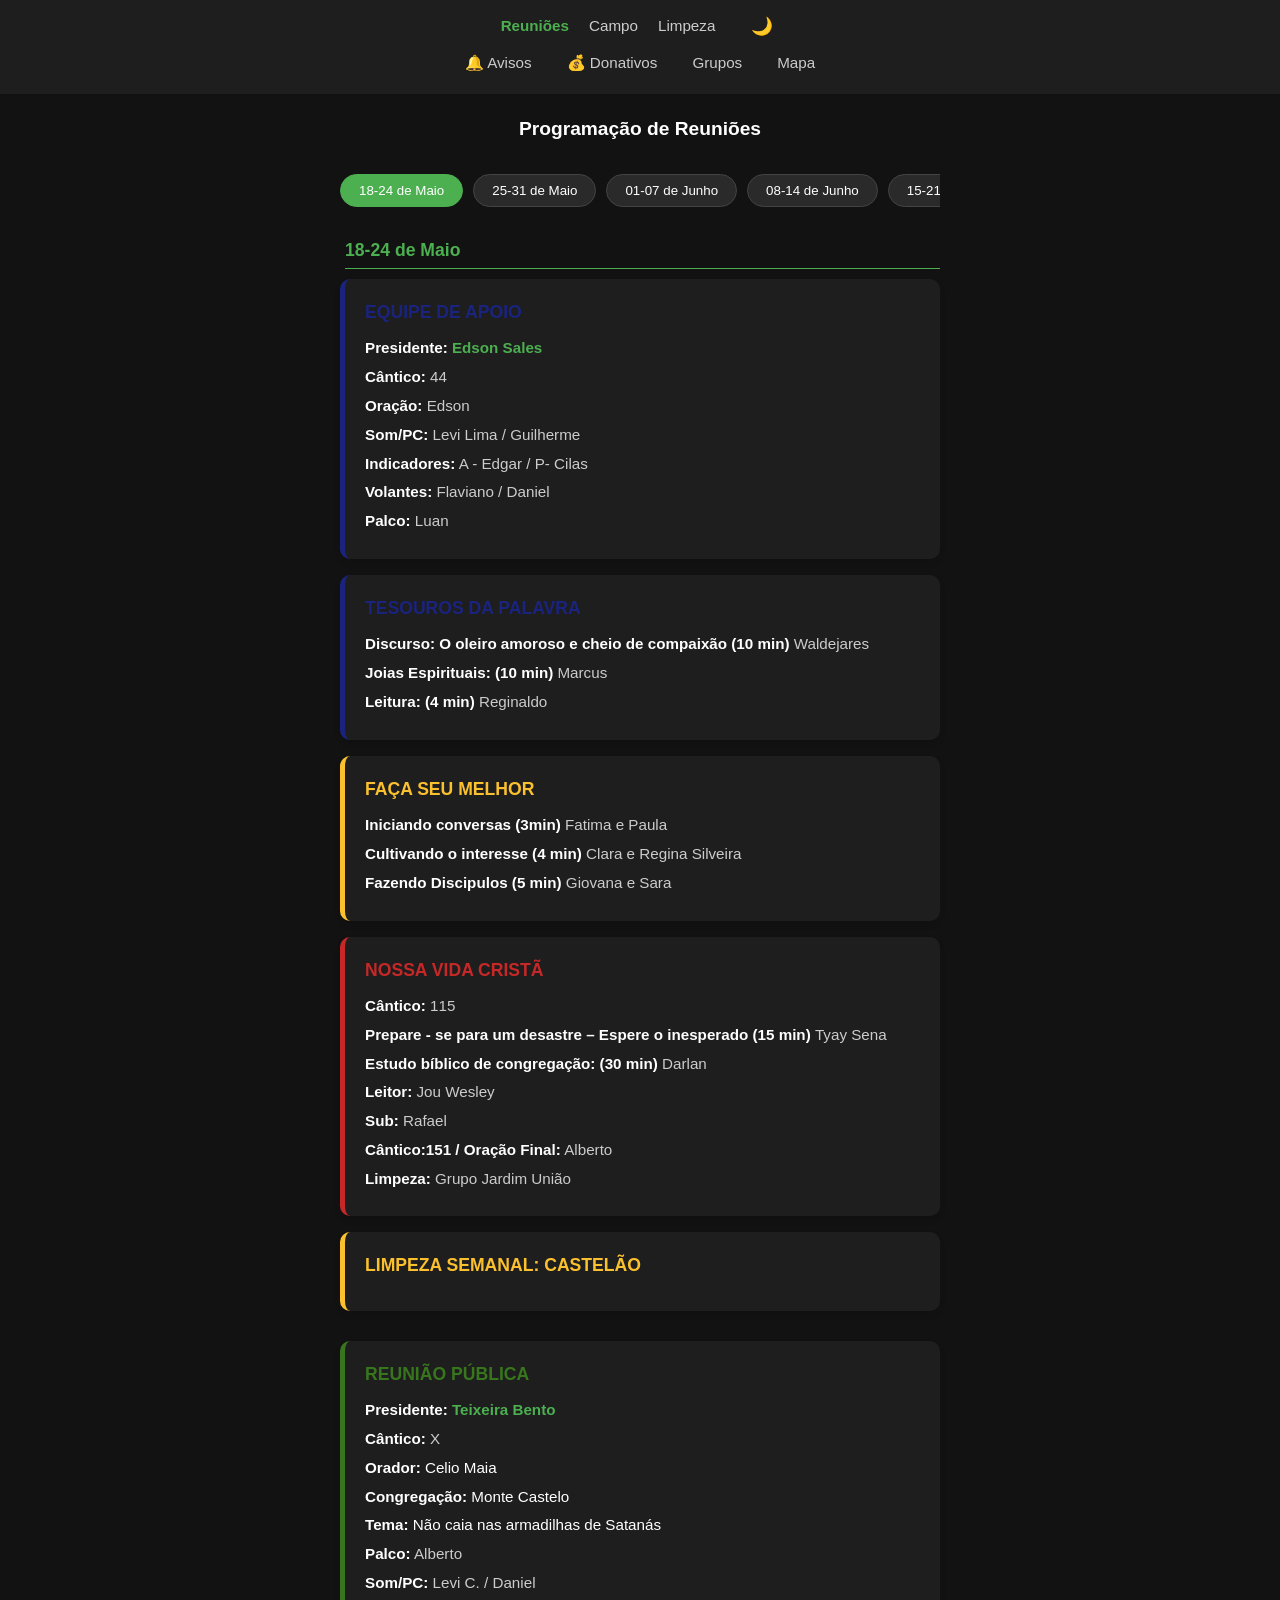
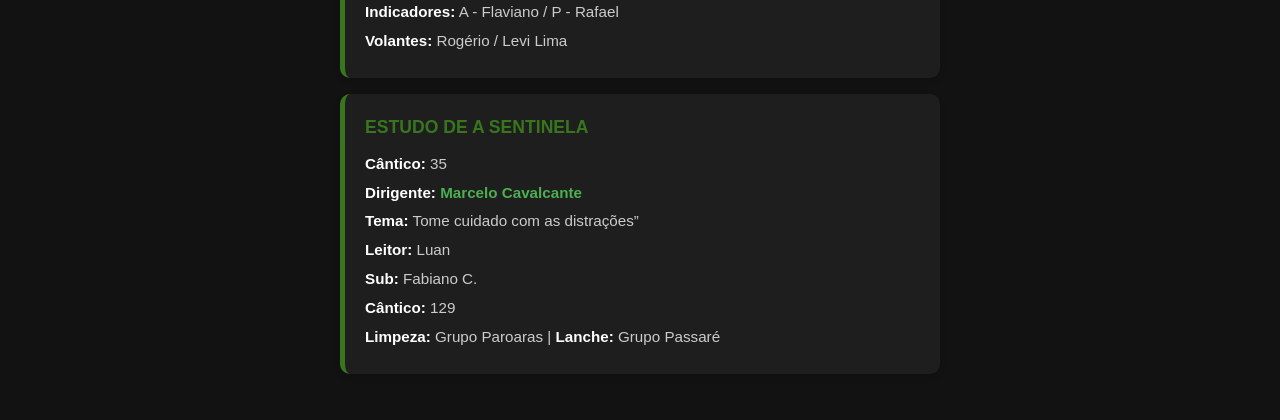
==== commit cb1ee0ea: "Atualizando" ====
--- a/index.html
+++ b/index.html
@@ -71,7 +71,9 @@
         <div class="detalhes"><b>Cântico: </b> 115</div>
         <div class="detalhes"><b>Prepare - se para um desastre – Espere o 
 inesperado  (15 min) </b> Tyay Sena</div>
-        <div class="detalhes"><b></b>Estudo bíblico de congregação: (30 min) </b> Darlan</div>
+        <div class="detalhes"><b>Estudo bíblico de congregação: (30 min) </b></b> Darlan</div>
+        <div class="detalhes"><b>Leitor:</b> Jou Wesley</div>
+        <div class="detalhes"><b>Sub:</b> Rafael</div>
         <div class="detalhes"><b>Cântico:151 / Oração Final:</b> Alberto</div>
         <div class="detalhes"><b>Limpeza:</b> Grupo Jardim União</div>
     </div>
@@ -219,6 +221,8 @@
             <div class="detalhes"><b>‘Faça uma defesa... com brandura e 
 profundo respeito’ (9 min)</b> Marcelo</div>
             <div class="detalhes"><b></b>Estudo bíblico de congregação: (30 min)</b> Ivoney</div>
+            <div class="detalhes"><b>Leitor:</b> Edgar</div>
+            <div class="detalhes"><b>Sub:</b> Jou Wesley</div>
             <div class="detalhes"><b>Cântico: 18 / Oração Final:</b> Jou Wesley</div>
             <div class="detalhes"><b>Limpeza:</b> Grupo Parque Dois Irmãos</div>
         </div>
@@ -286,6 +290,8 @@
 falsas (8 min) </b>  Allan Medeiros</div>
             <div class="detalhes"><b>Necessidades Locais (7min) </b> Khallew</div>
             <div class="detalhes"><b>Estudo bíblico de congregação: (30 min)</b></b> Marcelo</div>
+            <div class="detalhes"><b>Leitor:</b> Daniel</div>
+            <div class="detalhes"><b>Sub:</b> Rogério</div>
             <div class="detalhes"><b>Cântico: 68 / Oração Final:</b> Marcus</div>
             <div class="detalhes"><b>Limpeza:</b> Grupo  Paroaras</div>
         </div>
@@ -352,6 +358,8 @@
             <div class="detalhes"><b>Como seus donativos são usados – 
 Manutenção de Salões do Reino (10min) </b> Ivoney</div>
             <div class="detalhes"><b></b>Estudo bíblico de congregação: (30 min) </b> Tyay</div>
+            <div class="detalhes"><b>Leitor:</b> Rafael</div>
+            <div class="detalhes"><b>Sub:</b> Edgar</div>
             <div class="detalhes"><b>Cântico: 71 / Oração Final:</b> Levi C.</div>
             <div class="detalhes"><b>Limpeza:</b> Grupo Marrocos</div>
         </div>
@@ -416,6 +424,8 @@
             <div class="detalhes"><b>Não seja enganado e consentre – se no 
 Reino  (15min) </b> Khallew</div>
             <div class="detalhes"><b></b>Estudo bíblico de congregação: (30 min)</b> Allan</div>
+            <div class="detalhes"><b>Leitor:</b> Fabiano C.</div>
+            <div class="detalhes"><b>Sub:</b> Levi C.</div>
             <div class="detalhes"><b>Cântico: 58 / Oração Final:</b> Cilas</div>
             <div class="detalhes"><b>Limpeza:</b> Grupo Jardim União</div>
         </div>
@@ -480,6 +490,8 @@
             <div class="detalhes"><b>Cântico: </b> 109</div>
             <div class="detalhes"><b>Necessidades Locais (15 min) </b> Marcelo</div>
             <div class="detalhes"><b></b>Estudo bíblico de congregação: (30 min)</b> Waldejares</div>
+            <div class="detalhes"><b>Leitor:</b> Levi Lima</div>
+            <div class="detalhes"><b>Sub:</b> Fabiano C.</div>
             <div class="detalhes"><b>Cântico: 28 / Oração Final:</b> Fabiano C. </div>
             <div class="detalhes"><b>Limpeza:</b> Grupo Passaré</div>
         </div>
